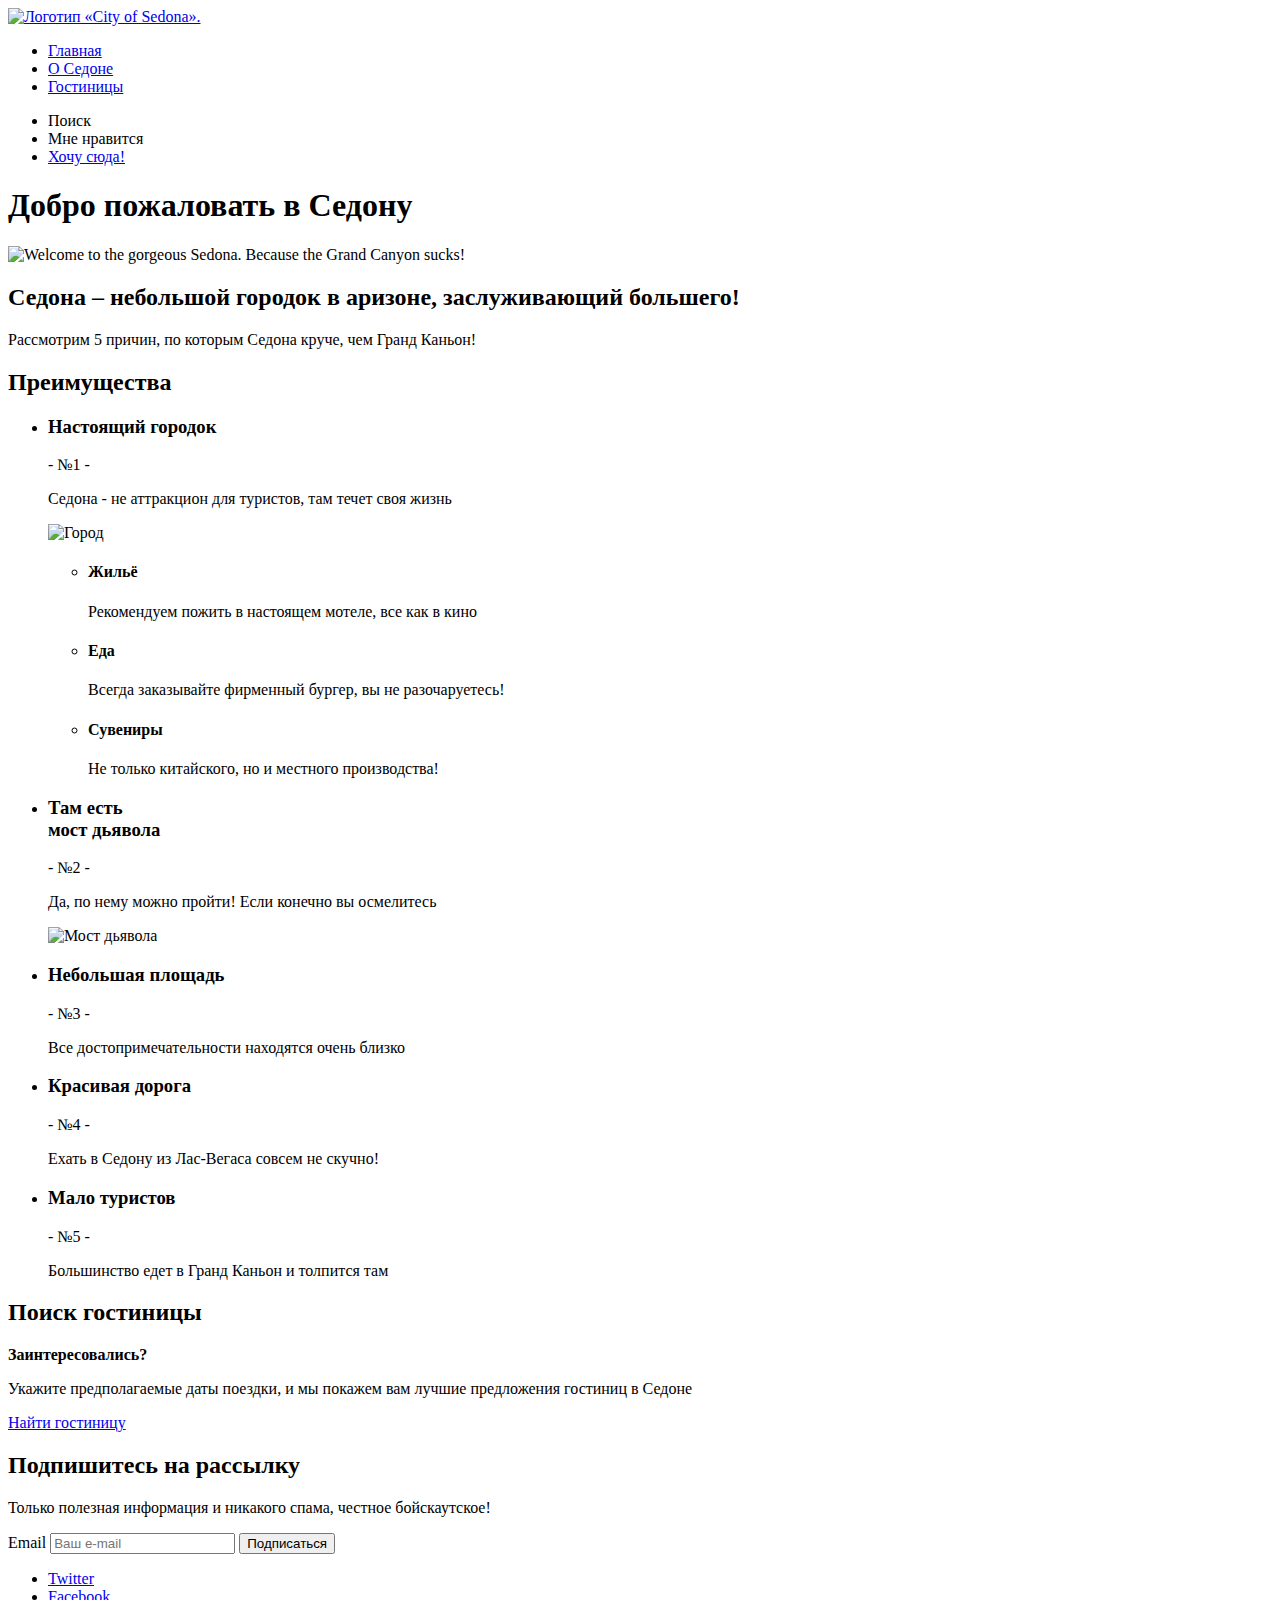
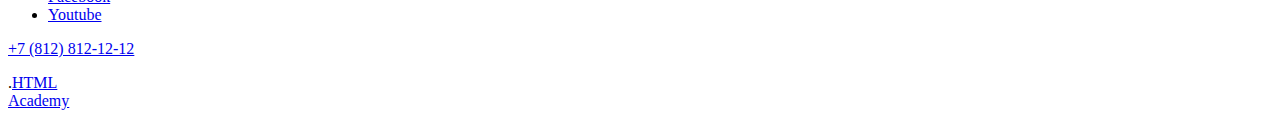
==== index.html @ 3e2017c3 "Добавляет главную страницу" ====
<!DOCTYPE html>
<html lang="ru">
  <head>
    <meta charset="utf-8">
    <title>HTML Academy: Седона</title>
  </head>
  <body>
    <header class="page-header">
      <nav class="navigation">
        <a class="navigation-logo" href="index.html">
          <img class="page-header-logo" alt="Логотип «City of Sedona»." src="">
        </a>
        <ul class="navigation-list">
          <li class="navigation-item">
            <a class="navigation-link navigation-link-current" href="index.html">Главная</a>
          </li>
          <li class="navigation-item">
            <a class="navigation-link" href="#">О Седоне</a>
          </li>
          <li class="navigation-item">
            <a class="navigation-link" href="catalog.html">Гостиницы</a>
          </li>
        </ul>
        <ul class="navigation-list navigation-user">
          <li class="navigation-item">
            <a class="navigation-link" href="#"></a>
            <span class="visually-hidden">Поиск</span>
          </li>
          <li class="navigation-item">
            <a class="navigation-link" href="#"></a>
            <span class="visually-hidden">
              Мне нравится
            </span>
          </li>
          <li class="navigation-item">
            <a class="navigation-link" href="#">Хочу сюда!</a>
          </li>
        </ul>
      </nav>
    </header>
    <main class="main-index">
      <h1 class="visually-hidden">Добро пожаловать в Седону</h1>
      <img class="logo" src="" alt="Welcome to the gorgeous Sedona. Because the Grand Canyon sucks!">
      <section class="sedona">
        <h2>Седона &#8211; небольшой городок в аризоне, заслуживающий большего!</h2>
        <p>Рассмотрим 5 причин, по которым Седона круче, чем Гранд Каньон!</p>
      </section>
      <section class="advantages">
        <h2 class="visually-hidden">Преимущества</h2>
        <ul class="advantages">
          <li class="advantages-item">
            <div class="advantage  blue">
              <h3>Настоящий городок</h3>
              <p class="advantage-number">- №1 -</p>
              <p class="advantage-description">Седона - не аттракцион для туристов, там течет своя жизнь</p>
            </div>
            <div class="advantage-image"><img src="" alt="Город"></div>
            <ul class="feature-list">
              <li class="feature-item house">
                <h4>Жильё</h4>
                <p>Рекомендуем пожить в настоящем мотеле, все как в кино</p>
              </li>
              <li class="feature-item food">
                <h4>Еда</h4>
                <p>Всегда заказывайте фирменный бургер, вы не разочаруетесь!</p>
              </li>
              <li class="feature-item gift">
                <h4>Сувениры</h4>
                <p>Не только китайского, но и местного производства!</p>
              </li>
            </ul>
          </li>
          <li class="advantage-item">
            <div class="advantage  blue">
              <h3>Там есть <br> мост дьявола</h3>
                <p class="advantage-number">- №2 -</p>
                <p class="advantage-description">Да, по нему можно пройти! Если конечно вы осмелитесь</p>
            </div>
            <div class="advantage-image">
              <picture>
                <img class="features__pic" src="" alt="Мост дьявола">
              </picture>
            </div>  
          </li>  
        </ul>  
        <ul class="advantage-list">
          <li class="more-advantage">
            <h3>Небольшая площадь</h3>
            <p>- №3 -</p>
            <p>Все достопримечательности находятся очень близко</p>
          </li>
          <li class="more-advantage">
            <h3>Красивая дорога</h3>
            <p>- №4 -</p>
            <p>Ехать в Седону из Лас-Вегаса совсем не скучно!</p>
          </li>
          <li class="more-advantage">
            <h3>Мало туристов</h3>
            <p>- №5 -</p>
            <p>Большинство едет в Гранд Каньон и толпится там</p>
          </li>
        </ul>
      </section>  
      <section class="booking">  
        <h2 class="visually-hidden">Поиск гостиницы</h2>  
        <b class="booking__question">Заинтересовались?</b>    
        <p class="booking__text">Укажите предполагаемые даты поездки, и мы покажем вам лучшие предложения гостиниц в Седоне</p>    
        <a class="site-button booking__button" href="catalog.html">Найти гостиницу</a>      
      </section>  
      <section class="newsletter">
        <h2 class="newsletter-title">Подпишитесь на рассылку</h2>
        <p class="newsletter__text">Только полезная информация и никакого спама, честное бойскаутское! </p>            
        <form class="newsletter-form" action="https://echo.htmlacademy.ru/" method="post">
          <label for="newsletter-email">Email</label>
          <input class="field"  placeholder="Ваш e-mail" type="email" name="newsletter-email" id="newsletter-email" required>

          <button class="button newsletter-button" type="submit">
            <span class="visually-hidden">Подписаться</span>
          </button>
        </form>  
      </section>     
    </main>        
    <footer class="page-footer">
      <div class="page-footer__social">
        <ul class="social-links">
          <li class="social-links__item">
            <a href="https://twitter.com/htmlacademy_ru" class="social-links__link">
              <span class="visually-hidden">Twitter</span>
            </a>
          </li>
          <li class="social-links__item">
            <a href="https://www.facebook.com/htmlacademy" class="social-links__link">
              <span class="visually-hidden">Facebook</span>
            </a>
          </li>
          <li class="social-links__item">
            <a href="https://www.youtube.com/c/HTMLAcademyRUS" class="social-links__link">
              <span class="visually-hidden">Youtube</span>
            </a>
          </li>
        </ul>
      </div>
      <a class="contacts-phone" href="tel:88128121212">+7 (812) 812-12-12</a>
      <div class="copyright page-footer__copyright">
        <a href="https://htmlacademy.ru/" class="copyright__link"></a>
        <p class="copyright__text">.<a href="https://htmlacademy.ru/" class="link">HTML<br>Academy</a></p>
      </div>
    </footer>
  </body>
</html>
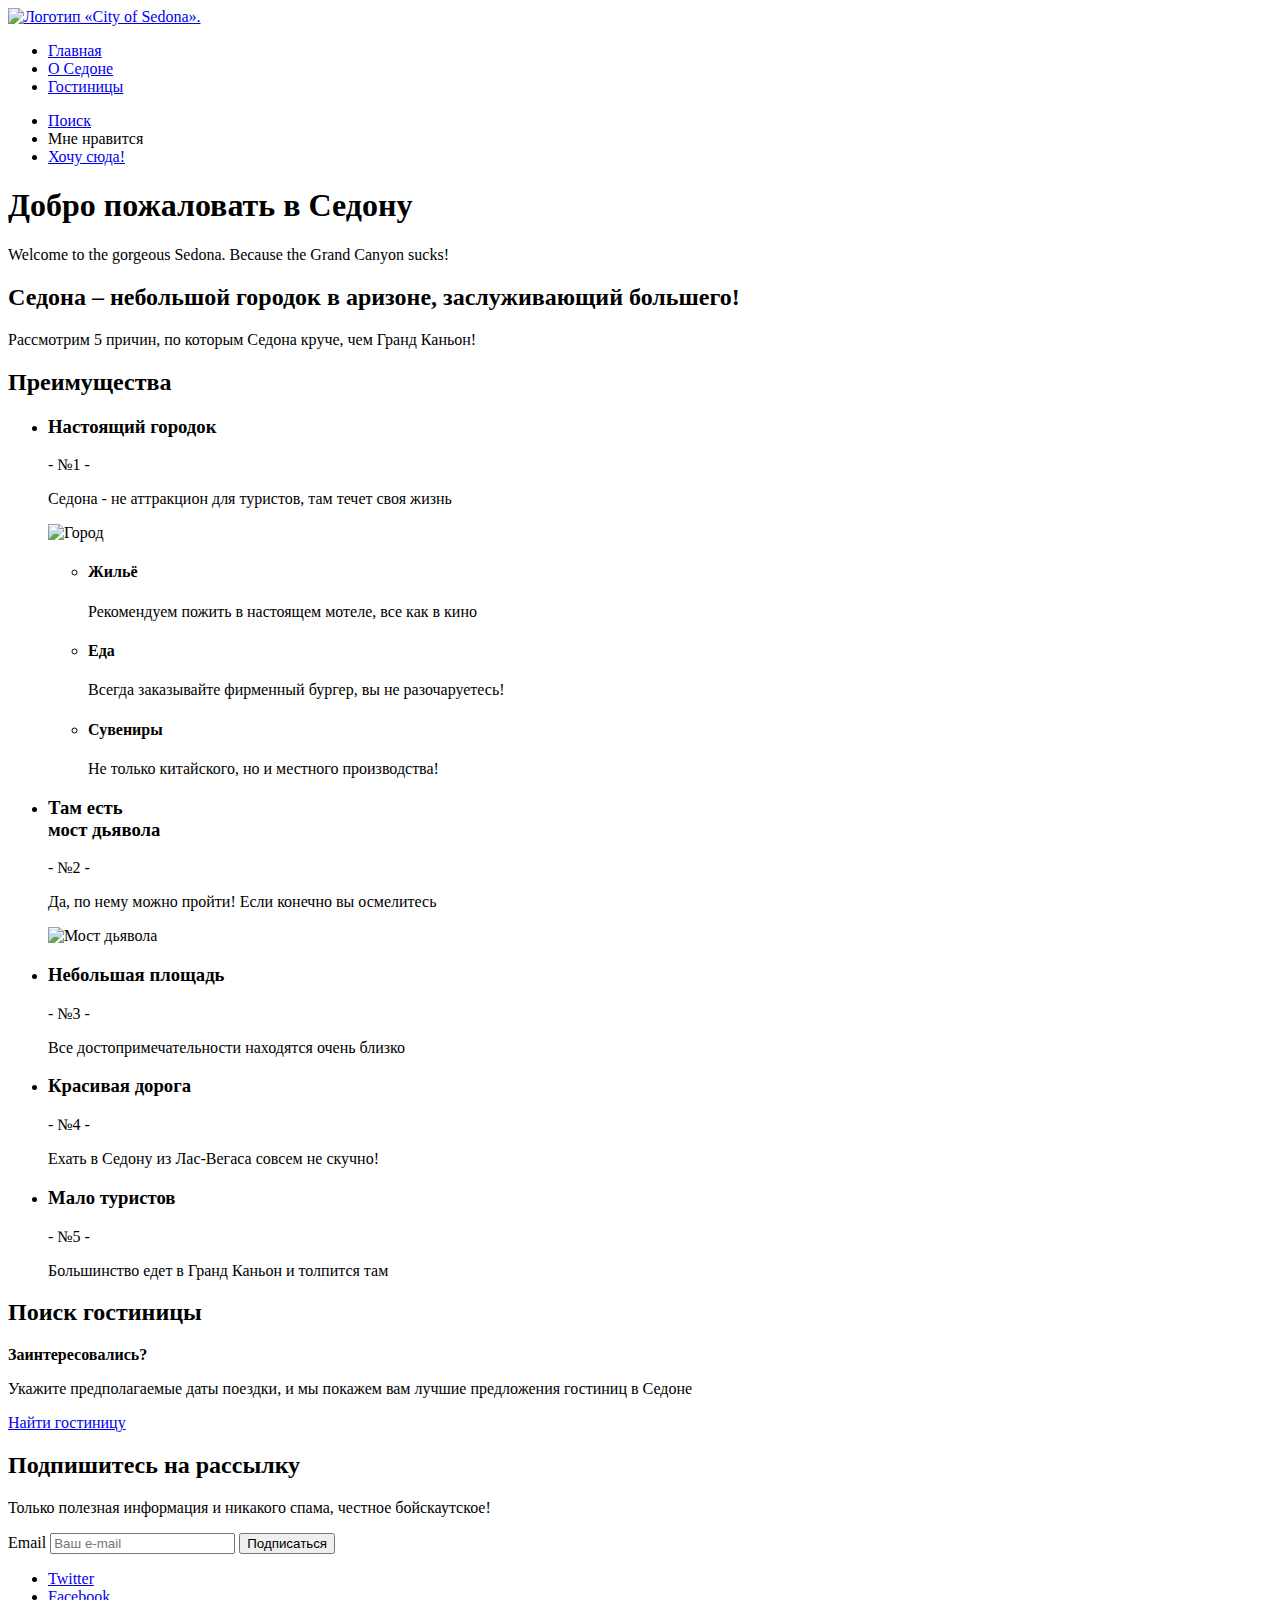
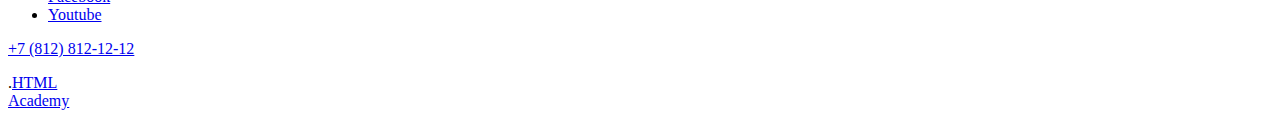
==== commit a28fc50b: "заменил изображение на надпись "Welcome to Sedona"" ====
--- a/index.html
+++ b/index.html
@@ -1,150 +1,158 @@
 <!DOCTYPE html>
 <html lang="ru">
-  <head>
-    <meta charset="utf-8">
-    <title>HTML Academy: Седона</title>
-  </head>
-  <body>
-    <header class="page-header">
-      <nav class="navigation">
-        <a class="navigation-logo" href="index.html">
-          <img class="page-header-logo" alt="Логотип «City of Sedona»." src="">
-        </a>
-        <ul class="navigation-list">
-          <li class="navigation-item">
-            <a class="navigation-link navigation-link-current" href="index.html">Главная</a>
-          </li>
-          <li class="navigation-item">
-            <a class="navigation-link" href="#">О Седоне</a>
-          </li>
-          <li class="navigation-item">
-            <a class="navigation-link" href="catalog.html">Гостиницы</a>
-          </li>
-        </ul>
-        <ul class="navigation-list navigation-user">
-          <li class="navigation-item">
-            <a class="navigation-link" href="#"></a>
+
+<head>
+  <meta charset="utf-8">
+  <title>HTML Academy: Седона</title>
+</head>
+
+<body>
+  <header class="page-header">
+    <nav class="navigation">
+      <a class="navigation-logo" href="index.html">
+        <img class="page-header-logo" alt="Логотип «City of Sedona»." src="#">
+      </a>
+      <ul class="navigation-list">
+        <li class="navigation-item">
+          <a class="navigation-link" href="index.html">Главная</a>
+        </li>
+        <li class="navigation-item">
+          <a class="navigation-link" href="#">О Седоне</a>
+        </li>
+        <li class="navigation-item">
+          <a class="navigation-link" href="catalog.html">Гостиницы</a>
+        </li>
+      </ul>
+      <ul class="navigation-list navigation-user">
+        <li class="navigation-item">
+          <a class="navigation-link" href="#">
             <span class="visually-hidden">Поиск</span>
-          </li>
-          <li class="navigation-item">
-            <a class="navigation-link" href="#"></a>
-            <span class="visually-hidden">
-              Мне нравится
-            </span>
-          </li>
-          <li class="navigation-item">
-            <a class="navigation-link" href="#">Хочу сюда!</a>
-          </li>
-        </ul>
-      </nav>
-    </header>
-    <main class="main-index">
-      <h1 class="visually-hidden">Добро пожаловать в Седону</h1>
-      <img class="logo" src="" alt="Welcome to the gorgeous Sedona. Because the Grand Canyon sucks!">
-      <section class="sedona">
-        <h2>Седона &#8211; небольшой городок в аризоне, заслуживающий большего!</h2>
-        <p>Рассмотрим 5 причин, по которым Седона круче, чем Гранд Каньон!</p>
-      </section>
-      <section class="advantages">
-        <h2 class="visually-hidden">Преимущества</h2>
-        <ul class="advantages">
-          <li class="advantages-item">
-            <div class="advantage  blue">
-              <h3>Настоящий городок</h3>
-              <p class="advantage-number">- №1 -</p>
-              <p class="advantage-description">Седона - не аттракцион для туристов, там течет своя жизнь</p>
-            </div>
-            <div class="advantage-image"><img src="" alt="Город"></div>
-            <ul class="feature-list">
-              <li class="feature-item house">
-                <h4>Жильё</h4>
-                <p>Рекомендуем пожить в настоящем мотеле, все как в кино</p>
-              </li>
-              <li class="feature-item food">
-                <h4>Еда</h4>
-                <p>Всегда заказывайте фирменный бургер, вы не разочаруетесь!</p>
-              </li>
-              <li class="feature-item gift">
-                <h4>Сувениры</h4>
-                <p>Не только китайского, но и местного производства!</p>
-              </li>
-            </ul>
-          </li>
-          <li class="advantage-item">
-            <div class="advantage  blue">
-              <h3>Там есть <br> мост дьявола</h3>
-                <p class="advantage-number">- №2 -</p>
-                <p class="advantage-description">Да, по нему можно пройти! Если конечно вы осмелитесь</p>
-            </div>
-            <div class="advantage-image">
-              <picture>
-                <img class="features__pic" src="" alt="Мост дьявола">
-              </picture>
-            </div>  
-          </li>  
-        </ul>  
-        <ul class="advantage-list">
-          <li class="more-advantage">
-            <h3>Небольшая площадь</h3>
-            <p>- №3 -</p>
-            <p>Все достопримечательности находятся очень близко</p>
-          </li>
-          <li class="more-advantage">
-            <h3>Красивая дорога</h3>
-            <p>- №4 -</p>
-            <p>Ехать в Седону из Лас-Вегаса совсем не скучно!</p>
-          </li>
-          <li class="more-advantage">
-            <h3>Мало туристов</h3>
-            <p>- №5 -</p>
-            <p>Большинство едет в Гранд Каньон и толпится там</p>
-          </li>
-        </ul>
-      </section>  
-      <section class="booking">  
-        <h2 class="visually-hidden">Поиск гостиницы</h2>  
-        <b class="booking__question">Заинтересовались?</b>    
-        <p class="booking__text">Укажите предполагаемые даты поездки, и мы покажем вам лучшие предложения гостиниц в Седоне</p>    
-        <a class="site-button booking__button" href="catalog.html">Найти гостиницу</a>      
-      </section>  
-      <section class="newsletter">
-        <h2 class="newsletter-title">Подпишитесь на рассылку</h2>
-        <p class="newsletter__text">Только полезная информация и никакого спама, честное бойскаутское! </p>            
-        <form class="newsletter-form" action="https://echo.htmlacademy.ru/" method="post">
-          <label for="newsletter-email">Email</label>
-          <input class="field"  placeholder="Ваш e-mail" type="email" name="newsletter-email" id="newsletter-email" required>
+          </a>
+        </li>
+        <li class="navigation-item">
+          <a class="navigation-link" href="#"></a>
+          <span class="visually-hidden">
+            Мне нравится
+          </span>
+        </li>
+        <li class="navigation-item">
+          <a class="navigation-link" href="#">Хочу сюда!</a>
+        </li>
+      </ul>
+    </nav>
+  </header>
+  <main class="main-index">
+    <h1 class="visually-hidden">Добро пожаловать в Седону</h1>
+    <p class="main-info">Welcome to the gorgeous Sedona. Because the Grand Canyon sucks!</p>
+    <section class="sedona">
+      <h2>Седона &#8211; небольшой городок в аризоне, заслуживающий большего!</h2>
+      <p>Рассмотрим 5 причин, по которым Седона круче, чем Гранд Каньон!</p>
+    </section>
+    <section class="advantages">
+      <h2 class="visually-hidden">Преимущества</h2>
+      <ul class="advantages">
+        <li class="advantages-item">
+          <div class="advantage  blue">
+            <h3>Настоящий городок</h3>
+            <p class="advantage-number">- №1 -</p>
+            <p class="advantage-description">Седона - не аттракцион для туристов, там течет своя жизнь</p>
+          </div>
+          <div class="advantage-image"><img src="#" alt="Город"></div>
+          <ul class="feature-list">
+            <li class="feature-item house">
+              <h4>Жильё</h4>
+              <p>Рекомендуем пожить в настоящем мотеле, все как в кино</p>
+            </li>
+            <li class="feature-item food">
+              <h4>Еда</h4>
+              <p>Всегда заказывайте фирменный бургер, вы не разочаруетесь!</p>
+            </li>
+            <li class="feature-item gift">
+              <h4>Сувениры</h4>
+              <p>Не только китайского, но и местного производства!</p>
+            </li>
+          </ul>
+        </li>
+        <li class="advantage-item">
+          <div class="advantage  blue">
+            <h3>Там есть <br> мост дьявола</h3>
+            <p class="advantage-number">- №2 -</p>
+            <p class="advantage-description">Да, по нему можно пройти! Если конечно вы осмелитесь</p>
+          </div>
+          <div class="advantage-image">
+            <picture>
+              <img class="features__pic" src="#" alt="Мост дьявола">
+            </picture>
+          </div>
+        </li>
+      </ul>
+      <ul class="advantage-list">
+        <li class="more-advantage">
+          <h3>Небольшая площадь</h3>
+          <p>- №3 -</p>
+          <p>Все достопримечательности находятся очень близко</p>
+        </li>
+        <li class="more-advantage">
+          <h3>Красивая дорога</h3>
+          <p>- №4 -</p>
+          <p>Ехать в Седону из Лас-Вегаса совсем не скучно!</p>
+        </li>
+        <li class="more-advantage">
+          <h3>Мало туристов</h3>
+          <p>- №5 -</p>
+          <p>Большинство едет в Гранд Каньон и толпится там</p>
+        </li>
+      </ul>
+    </section>
+    <section class="booking">
+      <h2 class="visually-hidden">Поиск гостиницы</h2>
+      <b class="booking__question">Заинтересовались?</b>
+      <p class="booking__text">Укажите предполагаемые даты поездки, и мы покажем вам лучшие предложения гостиниц в Седоне</p>
+      <a class="site-button booking__button" href="catalog.html">Найти гостиницу</a>
+    </section>
+    <section class="newsletter">
+      <h2 class="newsletter-title">Подпишитесь на рассылку</h2>
+      <p class="newsletter__text">Только полезная информация и никакого спама, честное бойскаутское! </p>
+      <form class="newsletter-form" action="https://echo.htmlacademy.ru/" method="post">
 
-          <button class="button newsletter-button" type="submit">
-            <span class="visually-hidden">Подписаться</span>
-          </button>
-        </form>  
-      </section>     
-    </main>        
-    <footer class="page-footer">
-      <div class="page-footer__social">
-        <ul class="social-links">
-          <li class="social-links__item">
-            <a href="https://twitter.com/htmlacademy_ru" class="social-links__link">
-              <span class="visually-hidden">Twitter</span>
-            </a>
-          </li>
-          <li class="social-links__item">
-            <a href="https://www.facebook.com/htmlacademy" class="social-links__link">
-              <span class="visually-hidden">Facebook</span>
-            </a>
-          </li>
-          <li class="social-links__item">
-            <a href="https://www.youtube.com/c/HTMLAcademyRUS" class="social-links__link">
-              <span class="visually-hidden">Youtube</span>
-            </a>
-          </li>
-        </ul>
-      </div>
-      <a class="contacts-phone" href="tel:88128121212">+7 (812) 812-12-12</a>
-      <div class="copyright page-footer__copyright">
-        <a href="https://htmlacademy.ru/" class="copyright__link"></a>
-        <p class="copyright__text">.<a href="https://htmlacademy.ru/" class="link">HTML<br>Academy</a></p>
-      </div>
-    </footer>
-  </body>
+        <label for="newsletter-email">Email</label>
+        <input class="field" placeholder="Ваш e-mail" type="email" name="newsletter-email" id="newsletter-email" required>
+
+        <button class="button newsletter-button" type="submit">
+          <span class="visually-hidden">Подписаться</span>
+        </button>
+      </form>
+    </section>
+  </main>
+
+  <footer class="page-footer">
+    <div class="page-footer__social">
+      <ul class="social-links">
+        <li class="social-links__item">
+          <a href="https://twitter.com/htmlacademy_ru" class="social-links__link">
+            <span class="visually-hidden">Twitter</span>
+          </a>
+        </li>
+        <li class="social-links__item">
+          <a href="https://www.facebook.com/htmlacademy" class="social-links__link">
+            <span class="visually-hidden">Facebook</span>
+          </a>
+        </li>
+        <li class="social-links__item">
+          <a href="https://www.youtube.com/c/HTMLAcademyRUS" class="social-links__link">
+            <span class="visually-hidden">Youtube</span>
+          </a>
+        </li>
+      </ul>
+    </div>
+    <a class="contacts-phone" href="tel:88128121212">+7 (812) 812-12-12</a>
+    <div class="copyright page-footer__copyright">
+      <a href="https://htmlacademy.ru/" class="copyright__link"></a>
+      <p class="copyright__text">
+        .<a href="https://htmlacademy.ru/" class="link">HTML<br>Academy</a>
+      </p>
+    </div>
+  </footer>
+</body>
+
 </html>
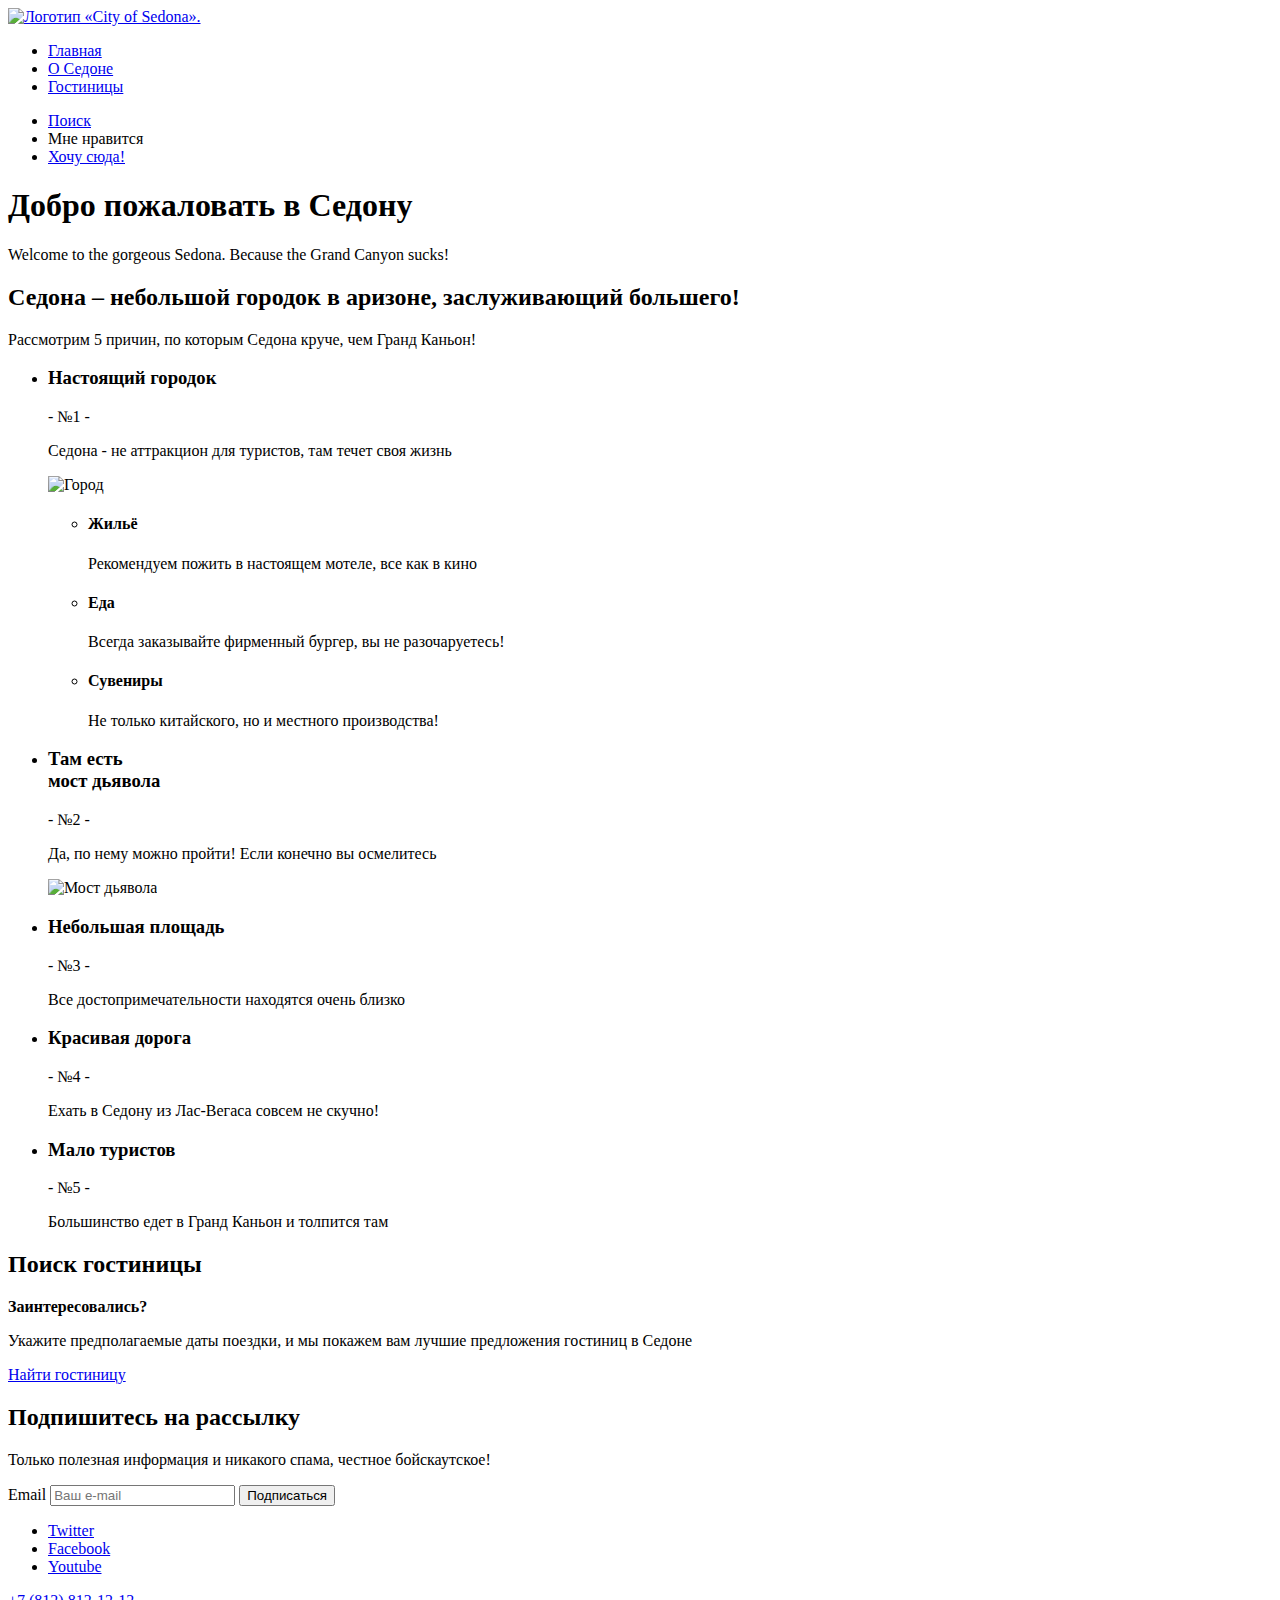
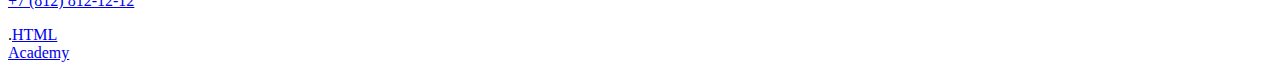
==== commit 8c97f736: "убрал заголовок "преимущества"" ====
--- a/index.html
+++ b/index.html
@@ -49,7 +49,6 @@
       <p>Рассмотрим 5 причин, по которым Седона круче, чем Гранд Каньон!</p>
     </section>
     <section class="advantages">
-      <h2 class="visually-hidden">Преимущества</h2>
       <ul class="advantages">
         <li class="advantages-item">
           <div class="advantage  blue">
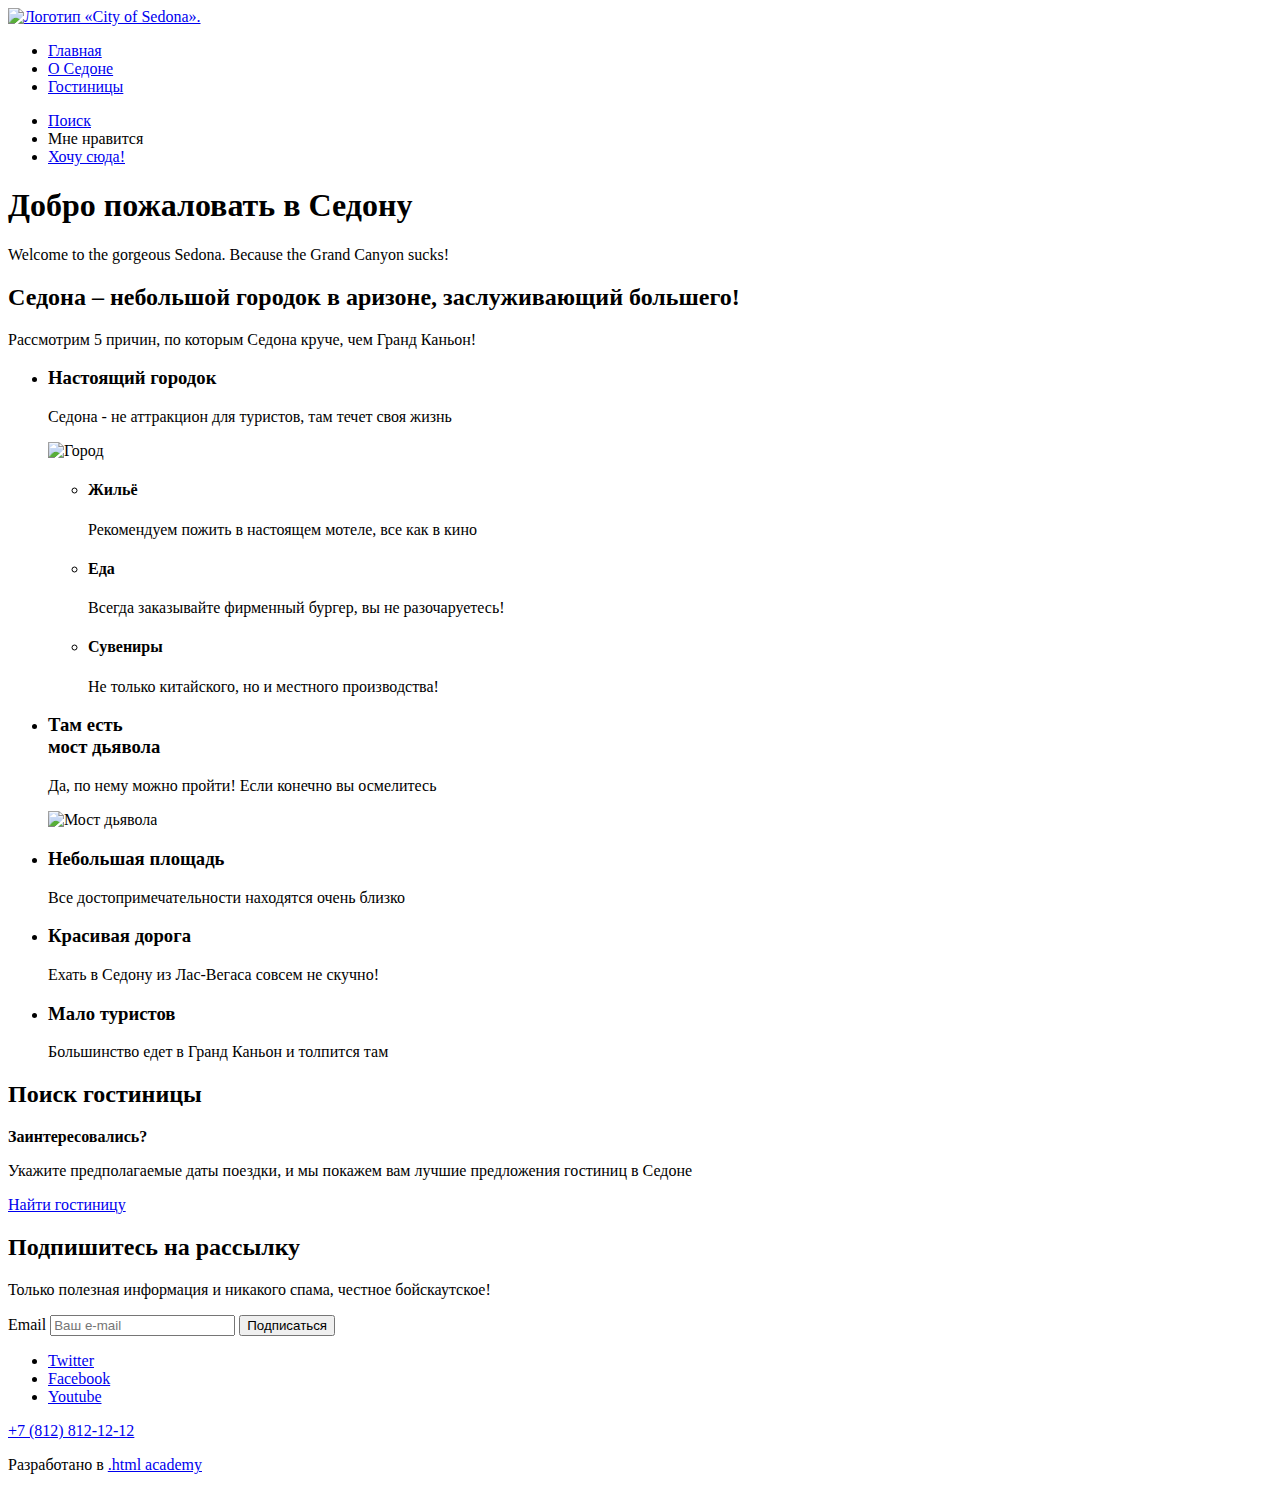
==== commit 52c045be: "удалил номера" ====
--- a/index.html
+++ b/index.html
@@ -4,6 +4,7 @@
 <head>
   <meta charset="utf-8">
   <title>HTML Academy: Седона</title>
+  <link rel="stylesheet" href=""
 </head>
 
 <body>
@@ -53,7 +54,6 @@
         <li class="advantages-item">
           <div class="advantage  blue">
             <h3>Настоящий городок</h3>
-            <p class="advantage-number">- №1 -</p>
             <p class="advantage-description">Седона - не аттракцион для туристов, там течет своя жизнь</p>
           </div>
           <div class="advantage-image"><img src="#" alt="Город"></div>
@@ -75,30 +75,22 @@
         <li class="advantage-item">
           <div class="advantage  blue">
             <h3>Там есть <br> мост дьявола</h3>
-            <p class="advantage-number">- №2 -</p>
             <p class="advantage-description">Да, по нему можно пройти! Если конечно вы осмелитесь</p>
           </div>
-          <div class="advantage-image">
-            <picture>
-              <img class="features__pic" src="#" alt="Мост дьявола">
-            </picture>
-          </div>
+          <div class="advantage-image"><img src="#" alt="Мост дьявола"></div>
         </li>
       </ul>
       <ul class="advantage-list">
         <li class="more-advantage">
           <h3>Небольшая площадь</h3>
-          <p>- №3 -</p>
           <p>Все достопримечательности находятся очень близко</p>
         </li>
         <li class="more-advantage">
           <h3>Красивая дорога</h3>
-          <p>- №4 -</p>
           <p>Ехать в Седону из Лас-Вегаса совсем не скучно!</p>
         </li>
         <li class="more-advantage">
           <h3>Мало туристов</h3>
-          <p>- №5 -</p>
           <p>Большинство едет в Гранд Каньон и толпится там</p>
         </li>
       </ul>
@@ -146,10 +138,7 @@
     </div>
     <a class="contacts-phone" href="tel:88128121212">+7 (812) 812-12-12</a>
     <div class="copyright page-footer__copyright">
-      <a href="https://htmlacademy.ru/" class="copyright__link"></a>
-      <p class="copyright__text">
-        .<a href="https://htmlacademy.ru/" class="link">HTML<br>Academy</a>
-      </p>
+      <p class="about-text">Разработано в <a class="htmlacademy-link" href="https://htmlacademy.ru/">.html academy</a></p>
     </div>
   </footer>
 </body>
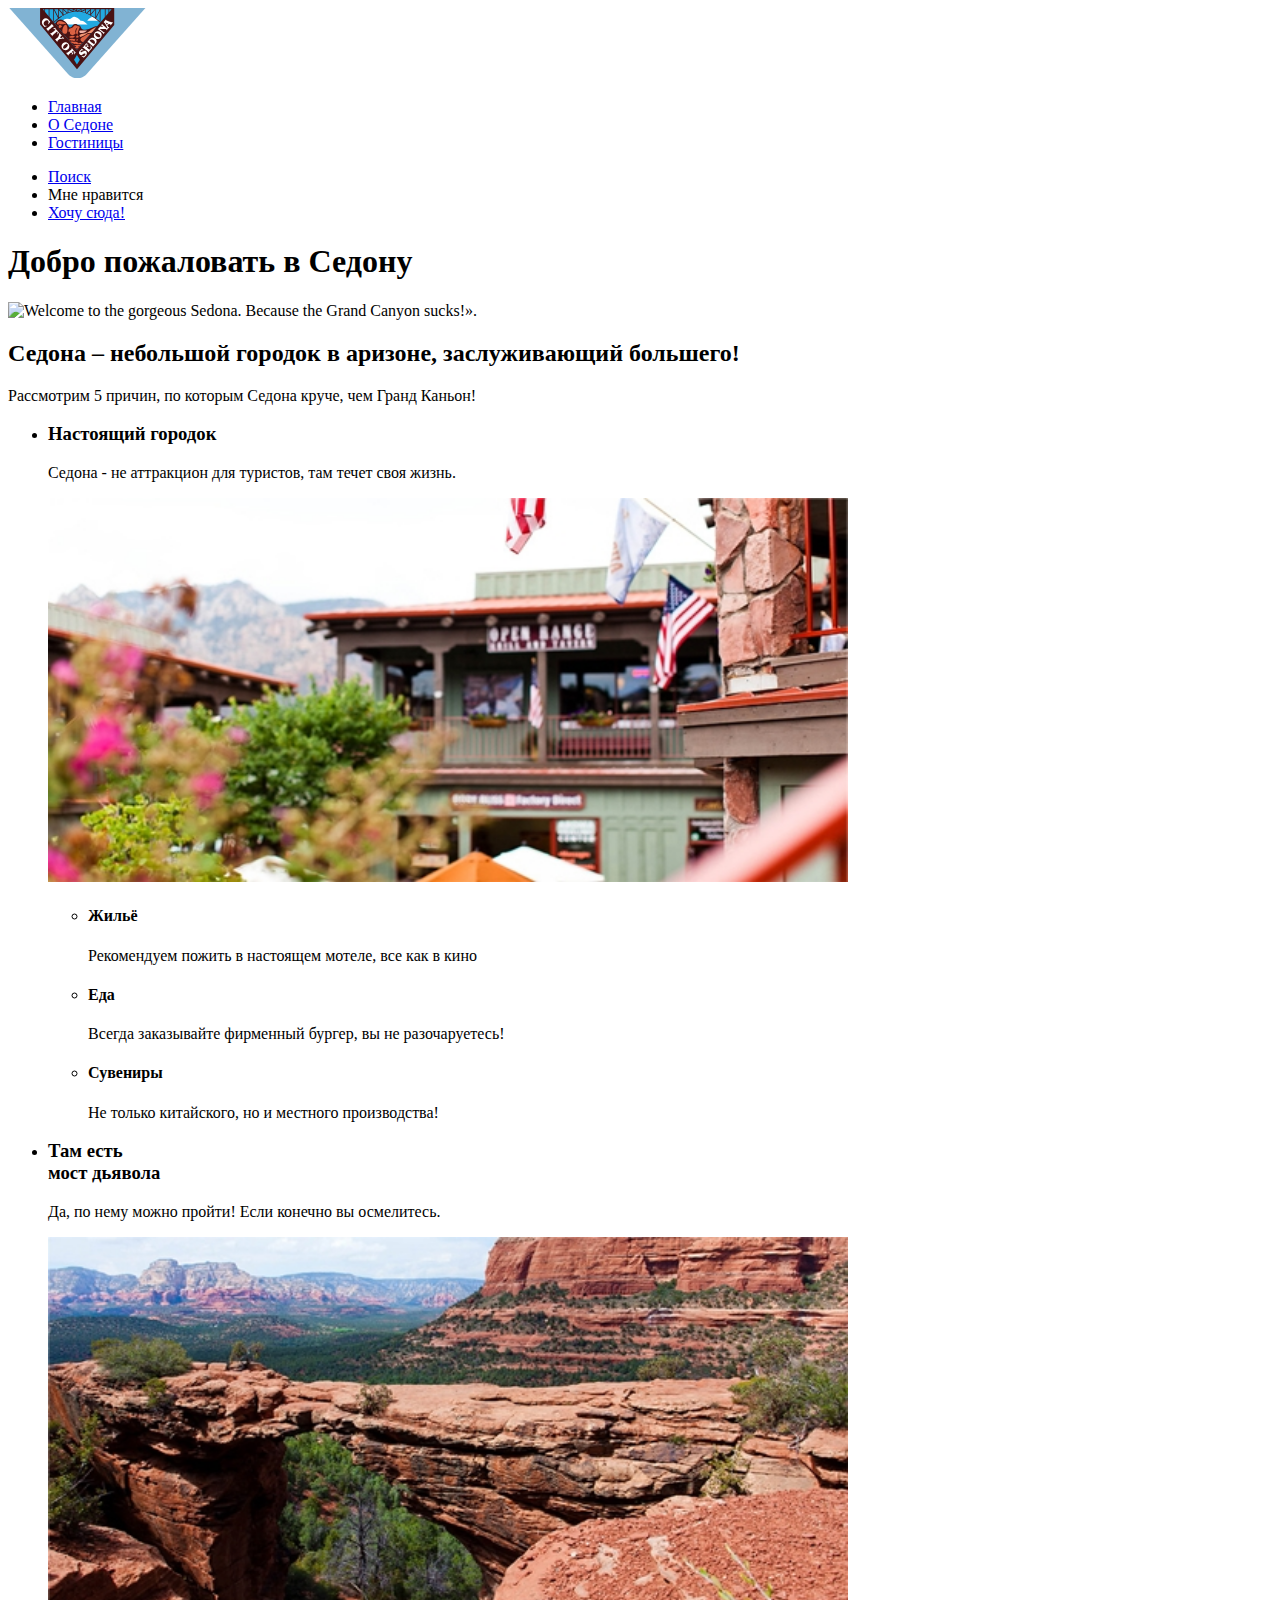
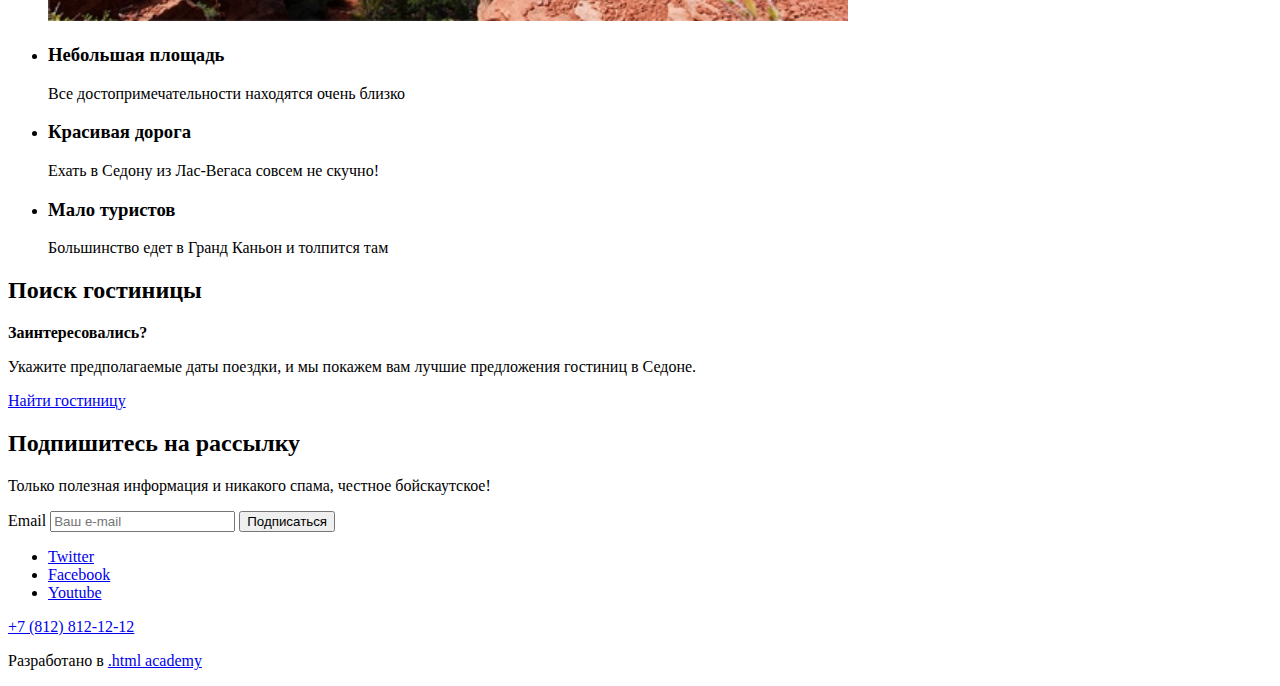
==== commit 88db7623: "подключил контентные изображения" ====
--- a/index.html
+++ b/index.html
@@ -4,14 +4,14 @@
 <head>
   <meta charset="utf-8">
   <title>HTML Academy: Седона</title>
-  <link rel="stylesheet" href=""
+  <link rel="stylesheet" type="text/css" href="styles/styles.css"/>
 </head>
 
 <body>
   <header class="page-header">
     <nav class="navigation">
       <a class="navigation-logo" href="index.html">
-        <img class="page-header-logo" alt="Логотип «City of Sedona»." src="#">
+        <img class="page-header-logo" src="images/logo-sedona-desktop.svg" width="139" height="70" alt="Логотип «City of Sedona».">
       </a>
       <ul class="navigation-list">
         <li class="navigation-item">
@@ -44,7 +44,7 @@
   </header>
   <main class="main-index">
     <h1 class="visually-hidden">Добро пожаловать в Седону</h1>
-    <p class="main-info">Welcome to the gorgeous Sedona. Because the Grand Canyon sucks!</p>
+    <img class="logo" src="images/Welcome.png" width="458" height="352" alt="Welcome to the gorgeous Sedona. Because the Grand Canyon sucks!».">
     <section class="sedona">
       <h2>Седона &#8211; небольшой городок в аризоне, заслуживающий большего!</h2>
       <p>Рассмотрим 5 причин, по которым Седона круче, чем Гранд Каньон!</p>
@@ -54,9 +54,9 @@
         <li class="advantages-item">
           <div class="advantage  blue">
             <h3>Настоящий городок</h3>
-            <p class="advantage-description">Седона - не аттракцион для туристов, там течет своя жизнь</p>
+            <p class="advantage-description">Седона - не аттракцион для туристов, там течет своя жизнь.</p>
           </div>
-          <div class="advantage-image"><img src="#" alt="Город"></div>
+          <img class="logo" src="images/photo-city@1x.jpg" width="800" height="384" alt="Город">
           <ul class="feature-list">
             <li class="feature-item house">
               <h4>Жильё</h4>
@@ -75,9 +75,9 @@
         <li class="advantage-item">
           <div class="advantage  blue">
             <h3>Там есть <br> мост дьявола</h3>
-            <p class="advantage-description">Да, по нему можно пройти! Если конечно вы осмелитесь</p>
+            <p class="advantage-description">Да, по нему можно пройти! Если конечно вы осмелитесь.</p>
           </div>
-          <div class="advantage-image"><img src="#" alt="Мост дьявола"></div>
+          <img class="logo" src="images/photo-bridge@1x.jpg" width="800" height="384" alt="Мост дьявола.">
         </li>
       </ul>
       <ul class="advantage-list">
@@ -98,12 +98,12 @@
     <section class="booking">
       <h2 class="visually-hidden">Поиск гостиницы</h2>
       <b class="booking__question">Заинтересовались?</b>
-      <p class="booking__text">Укажите предполагаемые даты поездки, и мы покажем вам лучшие предложения гостиниц в Седоне</p>
+      <p class="booking__text">Укажите предполагаемые даты поездки, и мы покажем вам лучшие предложения гостиниц в Седоне.</p>
       <a class="site-button booking__button" href="catalog.html">Найти гостиницу</a>
     </section>
     <section class="newsletter">
       <h2 class="newsletter-title">Подпишитесь на рассылку</h2>
-      <p class="newsletter__text">Только полезная информация и никакого спама, честное бойскаутское! </p>
+      <p class="newsletter__text">Только полезная информация и никакого спама, честное бойскаутское!</p>
       <form class="newsletter-form" action="https://echo.htmlacademy.ru/" method="post">
 
         <label for="newsletter-email">Email</label>
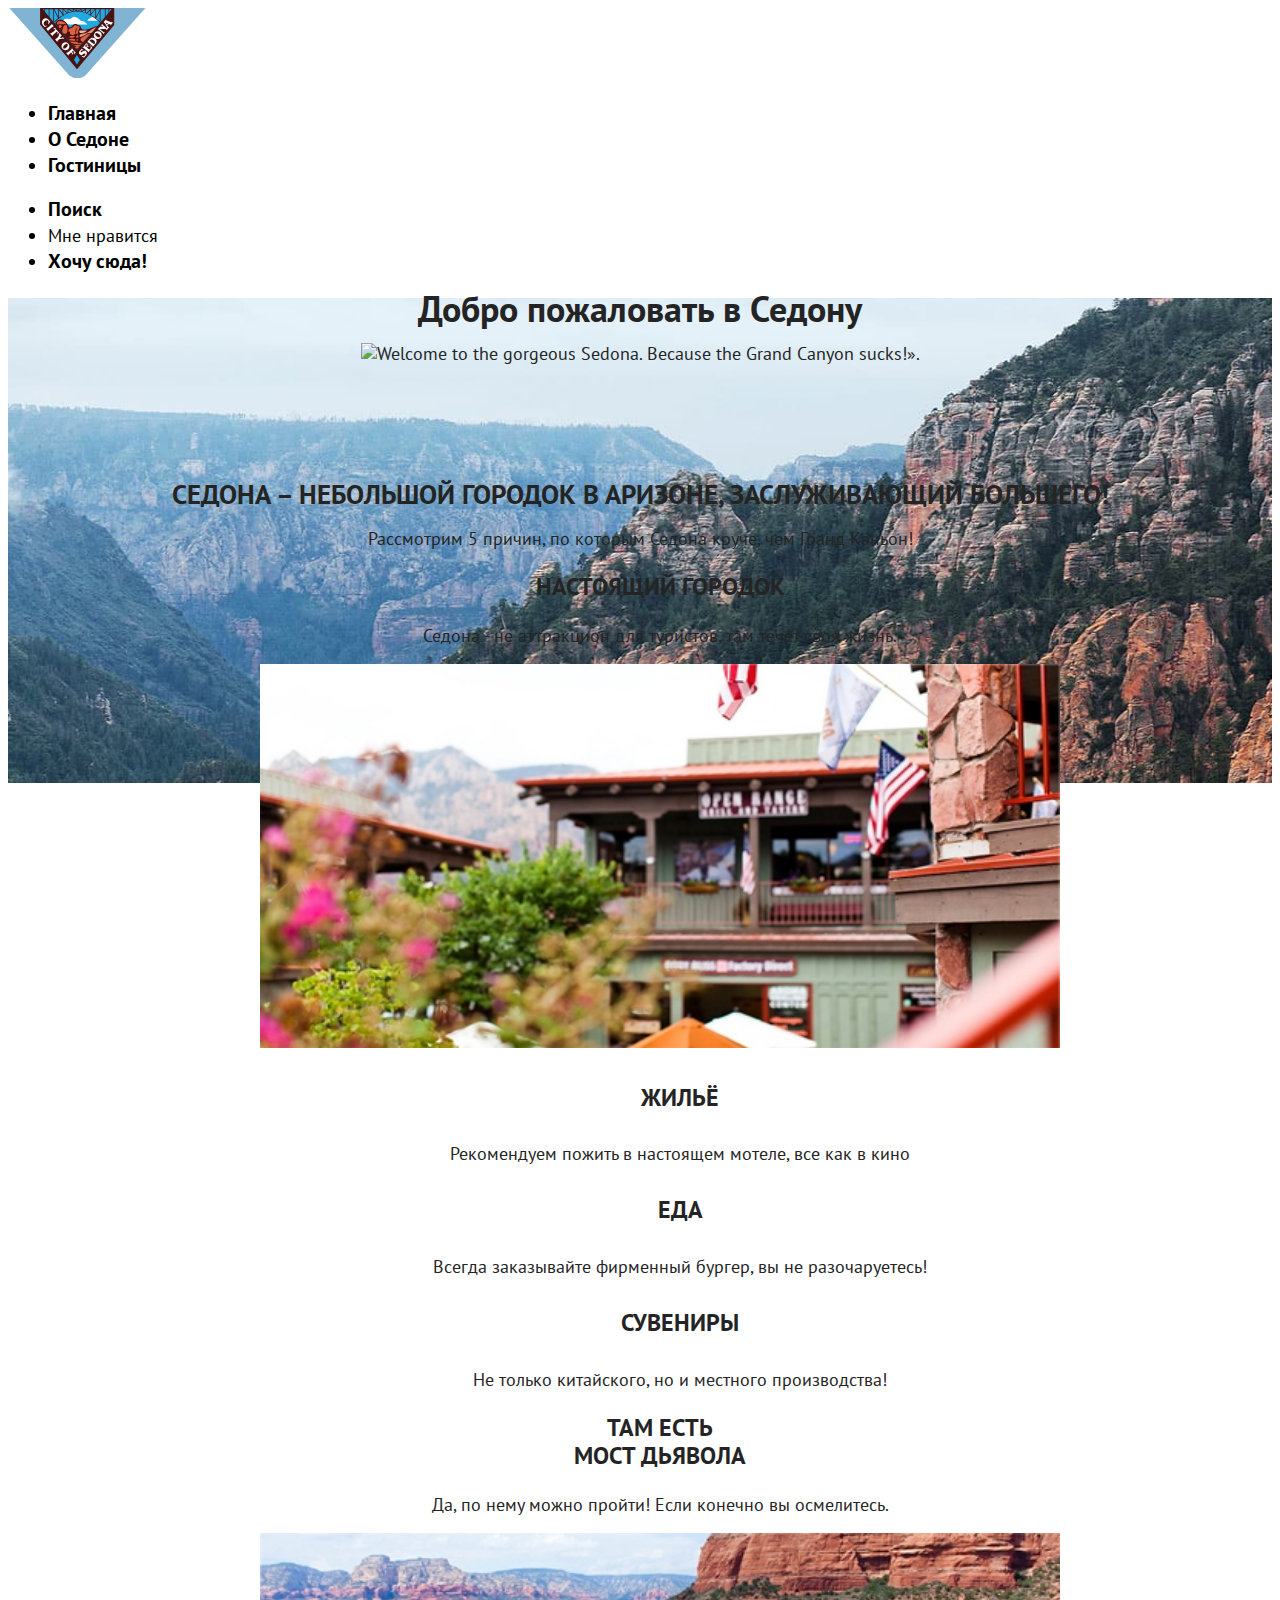
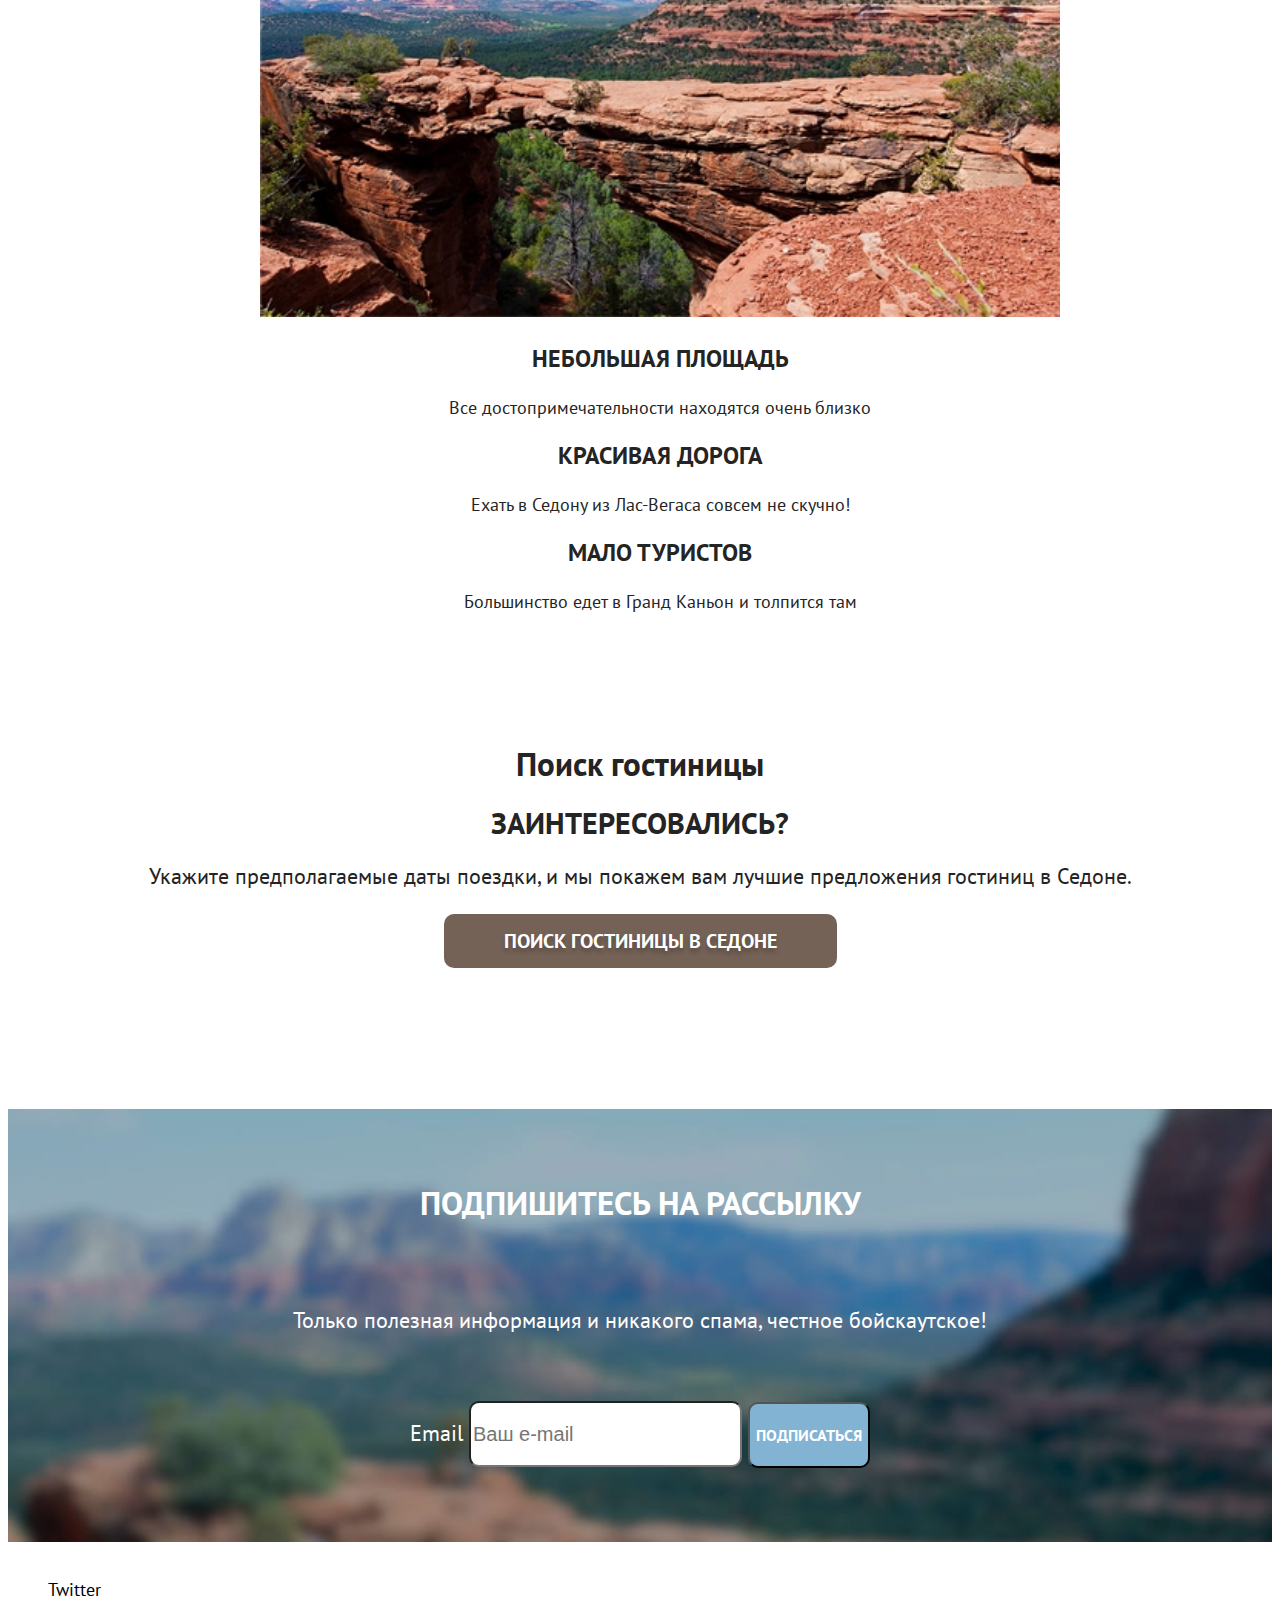
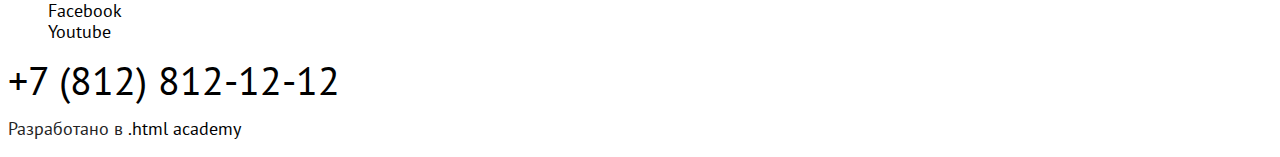
==== commit 44016162: "базовая стилизация всех страниц" ====
--- a/index.html
+++ b/index.html
@@ -4,7 +4,7 @@
 <head>
   <meta charset="utf-8">
   <title>HTML Academy: Седона</title>
-  <link rel="stylesheet" type="text/css" href="styles/styles.css"/>
+  <link rel="stylesheet" href="styles/styles.css"/>
 </head>
 
 <body>
@@ -37,60 +37,60 @@
           </span>
         </li>
         <li class="navigation-item">
-          <a class="navigation-link" href="#">Хочу сюда!</a>
+          <a class="navigation-link" href="index.html">Хочу сюда!</a>
         </li>
       </ul>
     </nav>
   </header>
   <main class="main-index">
     <h1 class="visually-hidden">Добро пожаловать в Седону</h1>
-    <img class="logo" src="images/Welcome.png" width="458" height="352" alt="Welcome to the gorgeous Sedona. Because the Grand Canyon sucks!».">
+    <img class="main-index-logo" src="images/Welcome.png" width="458" height="352" alt="Welcome to the gorgeous Sedona. Because the Grand Canyon sucks!».">
     <section class="sedona">
-      <h2>Седона &#8211; небольшой городок в аризоне, заслуживающий большего!</h2>
+      <h2 class="sedona-title">Седона &#8211; небольшой городок в аризоне, заслуживающий большего!</h2>
       <p>Рассмотрим 5 причин, по которым Седона круче, чем Гранд Каньон!</p>
     </section>
     <section class="advantages">
-      <ul class="advantages">
-        <li class="advantages-item">
-          <div class="advantage  blue">
-            <h3>Настоящий городок</h3>
+      <ul class="advantages-list">
+        <li class="advantages-item advantages-item_City">
+          <div class="advantage-blue">
+            <h3 class="advantages-title">Настоящий городок</h3>
             <p class="advantage-description">Седона - не аттракцион для туристов, там течет своя жизнь.</p>
+            <img class="logo" src="images/photo-city.jpg" width="800" height="384" alt="Город">
           </div>
-          <img class="logo" src="images/photo-city@1x.jpg" width="800" height="384" alt="Город">
           <ul class="feature-list">
             <li class="feature-item house">
-              <h4>Жильё</h4>
+              <h4 class="feature-title">Жильё</h4>
               <p>Рекомендуем пожить в настоящем мотеле, все как в кино</p>
             </li>
             <li class="feature-item food">
-              <h4>Еда</h4>
+              <h4 class="feature-title">Еда</h4>
               <p>Всегда заказывайте фирменный бургер, вы не разочаруетесь!</p>
             </li>
             <li class="feature-item gift">
-              <h4>Сувениры</h4>
+              <h4 class="feature-title">Сувениры</h4>
               <p>Не только китайского, но и местного производства!</p>
             </li>
           </ul>
         </li>
-        <li class="advantage-item">
-          <div class="advantage  blue">
-            <h3>Там есть <br> мост дьявола</h3>
+        <li class="advantages-item">
+          <div class="advantage-blue">
+            <h3 class="advantages-title">Там есть <br> мост дьявола</h3>
             <p class="advantage-description">Да, по нему можно пройти! Если конечно вы осмелитесь.</p>
+            <img class="logo" src="images/photo-bridge.jpg" width="800" height="384" alt="Мост дьявола.">
           </div>
-          <img class="logo" src="images/photo-bridge@1x.jpg" width="800" height="384" alt="Мост дьявола.">
         </li>
       </ul>
-      <ul class="advantage-list">
-        <li class="more-advantage">
-          <h3>Небольшая площадь</h3>
+      <ul class="advantages-list">
+        <li class="advantages-item">
+          <h3 class="advantages-title">Небольшая площадь</h3>
           <p>Все достопримечательности находятся очень близко</p>
         </li>
-        <li class="more-advantage">
-          <h3>Красивая дорога</h3>
+        <li class="advantages-item">
+          <h3 class="advantages-title">Красивая дорога</h3>
           <p>Ехать в Седону из Лас-Вегаса совсем не скучно!</p>
         </li>
-        <li class="more-advantage">
-          <h3>Мало туристов</h3>
+        <li class="advantages-item">
+          <h3 class="advantages-title">Мало туристов</h3>
           <p>Большинство едет в Гранд Каньон и толпится там</p>
         </li>
       </ul>
@@ -99,7 +99,7 @@
       <h2 class="visually-hidden">Поиск гостиницы</h2>
       <b class="booking__question">Заинтересовались?</b>
       <p class="booking__text">Укажите предполагаемые даты поездки, и мы покажем вам лучшие предложения гостиниц в Седоне.</p>
-      <a class="site-button booking__button" href="catalog.html">Найти гостиницу</a>
+      <a class="button booking__button" href="catalog.html">Поиск гостиницы в Седоне</a>
     </section>
     <section class="newsletter">
       <h2 class="newsletter-title">Подпишитесь на рассылку</h2>
--- a/styles/styles.css
+++ b/styles/styles.css
@@ -0,0 +1,313 @@
+@font-face {
+  font-family: "PT Sans";
+  font-style: normal;
+  font-weight: 400;
+  src: url("../fonts/ptsans-400.woff2") format("woff2");
+  font-display: swap;
+}
+
+@font-face {
+  font-family: "PT Sans";
+  font-style: normal;
+  font-weight: 700;
+  src: url("../fonts/ptsans-700.woff2") format("woff2");
+  font-display: swap;
+}
+
+body {
+  font-family: "PT Sans", sans-serif;
+  font-size: 18px;
+  line-height: 21px;
+  color: #242424;
+  background-color: #FFFFFF;
+}
+
+body a {
+  color: #000000;
+  text-decoration: none;
+}
+
+.page-header {
+  color: #000000;
+  background: #FFFFFF;
+}
+
+.navigation-link {
+  font-size: 20px;
+  line-height: 26px;
+  font-weight: 700;
+  color: #000000;
+  background: #FFFFFF;
+}
+
+.main-index {
+  background-image: url("../images/index-background.jpg");
+  background-size: 100% 485px;
+  background-repeat: no-repeat;
+  color: #242424;
+  background-color: #FFFFFF;
+  text-align: center;
+}
+
+.sedona {
+  margin-top: 120px;
+}
+
+.sedona-title {
+  text-transform: uppercase;
+}
+
+.advantages-title {
+  font-size: 24px;
+  line-height: 28px;
+  text-align: center;
+  text-transform: uppercase;
+}
+
+.advantages-item {
+  list-style-type: none;
+}  
+
+.advantage-description {
+  font-size: 18px;
+  line-height: 21px;
+  font-weight: 400;
+}
+
+.feature-title {
+  text-align: center;
+  font-size: 24px;
+  line-height: 28px;
+  text-transform: uppercase;
+}
+
+.feature-item {
+  list-style-type: none;
+}  
+
+.booking {
+  font-size: 22px;
+  line-height: 26px;
+  font-weight: 400;
+  text-align: center;
+  padding-top: 94px;
+  padding-bottom: 93px;
+  background-size: 100% 485px;
+  background-color: #ffffff;
+}
+
+.booking__question {
+  font-size: 30px;
+  line-height: 36px;
+  font-weight: 700;
+  text-transform: uppercase;
+  text-align: center;
+  padding-top: 91px;
+  padding-bottom: 29px;
+}
+
+.booking__button {
+  font-size: 20px;
+  line-height: 60px;
+  font-weight: 700;
+  text-align: center;
+  text-shadow: 0px 4px 4px #00000040;
+  color: #ffffff;
+  background-color: #756257;
+  text-transform: uppercase;
+  border-radius: 10px;
+  padding: 14px 60px;
+}
+
+.newsletter {
+  font-size: 22px;
+  line-height: 26px;
+  font-weight: 400;
+  text-align: center;
+  background-image: url("../images/newsletter-background.jpg");
+  background-size: 100% auto;
+  background-position: center;
+  background-repeat: no-repeat;
+  color: #FFFFFF;
+}
+
+  .newsletter-title {
+  text-transform: uppercase;
+  padding-top: 94px;
+  padding-bottom: 29px;
+  font-weight: 700;
+  line-height: 36px;
+}
+
+.newsletter__text {
+  padding-top: 29px;
+  padding-bottom: 46px;
+}
+
+.inner-newsletter {
+  background-image:none;
+  color: #000000;
+  background-color: #FFFFFF;
+  outline: 2px solid #000;
+}
+
+.field {
+  font-size: 20px;
+  line-height: 60px;
+  border-radius: 10px;
+}
+
+.newsletter-button {
+  font-family: inherit;
+  font-size: 16px;
+  line-height: 60px;
+  font-weight: 700;
+  text-align: center;
+  color: #ffffff;
+  background-color: #83B3D3;
+  text-decoration: none;
+  text-transform: uppercase;
+  border-radius: 10px;
+  margin-bottom: 93px;
+  margin-left: 0px;
+}
+
+.contacts-phone {
+  font-size: 40px;
+  font-weight: 400;
+  line-height: 40px;
+  text-transform: uppercase;
+  text-decoration: none;
+  color: #000000;
+  text-align: center;
+}
+
+.page-footer {
+  background-color:  #ffffff;
+}
+
+.page-footer a {
+  color: #000000;
+  text-decoration: none;
+}
+
+.social-links__item {
+  list-style-type: none;
+}
+
+.inner-header-title {
+  font-size: 60px;
+  font-weight: 700;
+  line-height: 78px;
+  color: #FFFFFF;
+  padding-top: 35px;
+  padding-left: 71px;
+}
+
+.breadcrumbs {
+  font-size: 16px;
+  font-weight: 400;
+  line-height: 21px;
+}
+
+.breadcrumbs-link, .clear__button {
+  color: #FFFFFF;
+  text-decoration: none;
+}
+
+.index-columns {
+  background-image: url("../images/catalog-background.jpg");
+  background-size: 100% 908px;
+  background-repeat: no-repeat;
+  color: #FFFFFF;
+}
+
+.index-columns-hotels {
+color: #242424;
+background-color: #FFFFFF;
+background-image:none;
+}
+
+.hotel-filter-type {
+  font-size: 20px;
+  font-weight: 700;
+  line-height: 26px;
+}
+
+.catalog-item {
+  list-style-type: none;
+}
+
+.container {
+  font-size: 18px;
+  font-weight: 400;
+  line-height: 24px;
+}
+
+.dark-button {
+  font-size: 16px;
+  line-height: 37px;
+  font-weight: 700;
+  text-align: center;
+  color: #ffffff;
+  background-color: #756257;
+  text-transform: uppercase;
+  border-radius: 4px;
+  padding: 9px 30px;
+  margin-right: 25px;
+}
+
+.light-button {
+  font-size: 16px;
+  line-height: 37px;
+  font-weight: 700;
+  text-align: center;
+  color: #ffffff;
+  background-color: #83B3D3;
+  text-transform: uppercase;
+  border-radius: 4px;
+  padding: 9px 30px;
+}
+
+.green-button {
+  font-size: 16px;
+  line-height: 37px;
+  font-weight: 700;
+  text-align: center;
+  color: #ffffff;
+  background-color: #7DB54F; 
+  text-transform: uppercase;
+  border-radius: 4px;
+  padding: 9px 30px;
+}
+
+.item-rating-indicator {
+  font-size: 16px;
+  line-height: 37px;
+  font-weight: 400;
+  text-align: center;
+  color: #242424;
+  background-color: #F2F2F2;
+  text-transform: uppercase;
+  border-radius: 4px;
+  padding: 9px 30px;
+}
+
+.load-more {
+  margin-top: 54px;
+  text-align: center;
+}
+
+.load-more__button {
+  font-size: 20px;
+  line-height: 60px;
+  font-weight: 700;
+  text-align: center;
+  color: #ffffff;
+  background-color: #83B3D3;
+  text-decoration: none;
+  text-transform: uppercase;
+  border-radius: 4px;
+  padding: 17px 237px;
+  text-align: center;
+}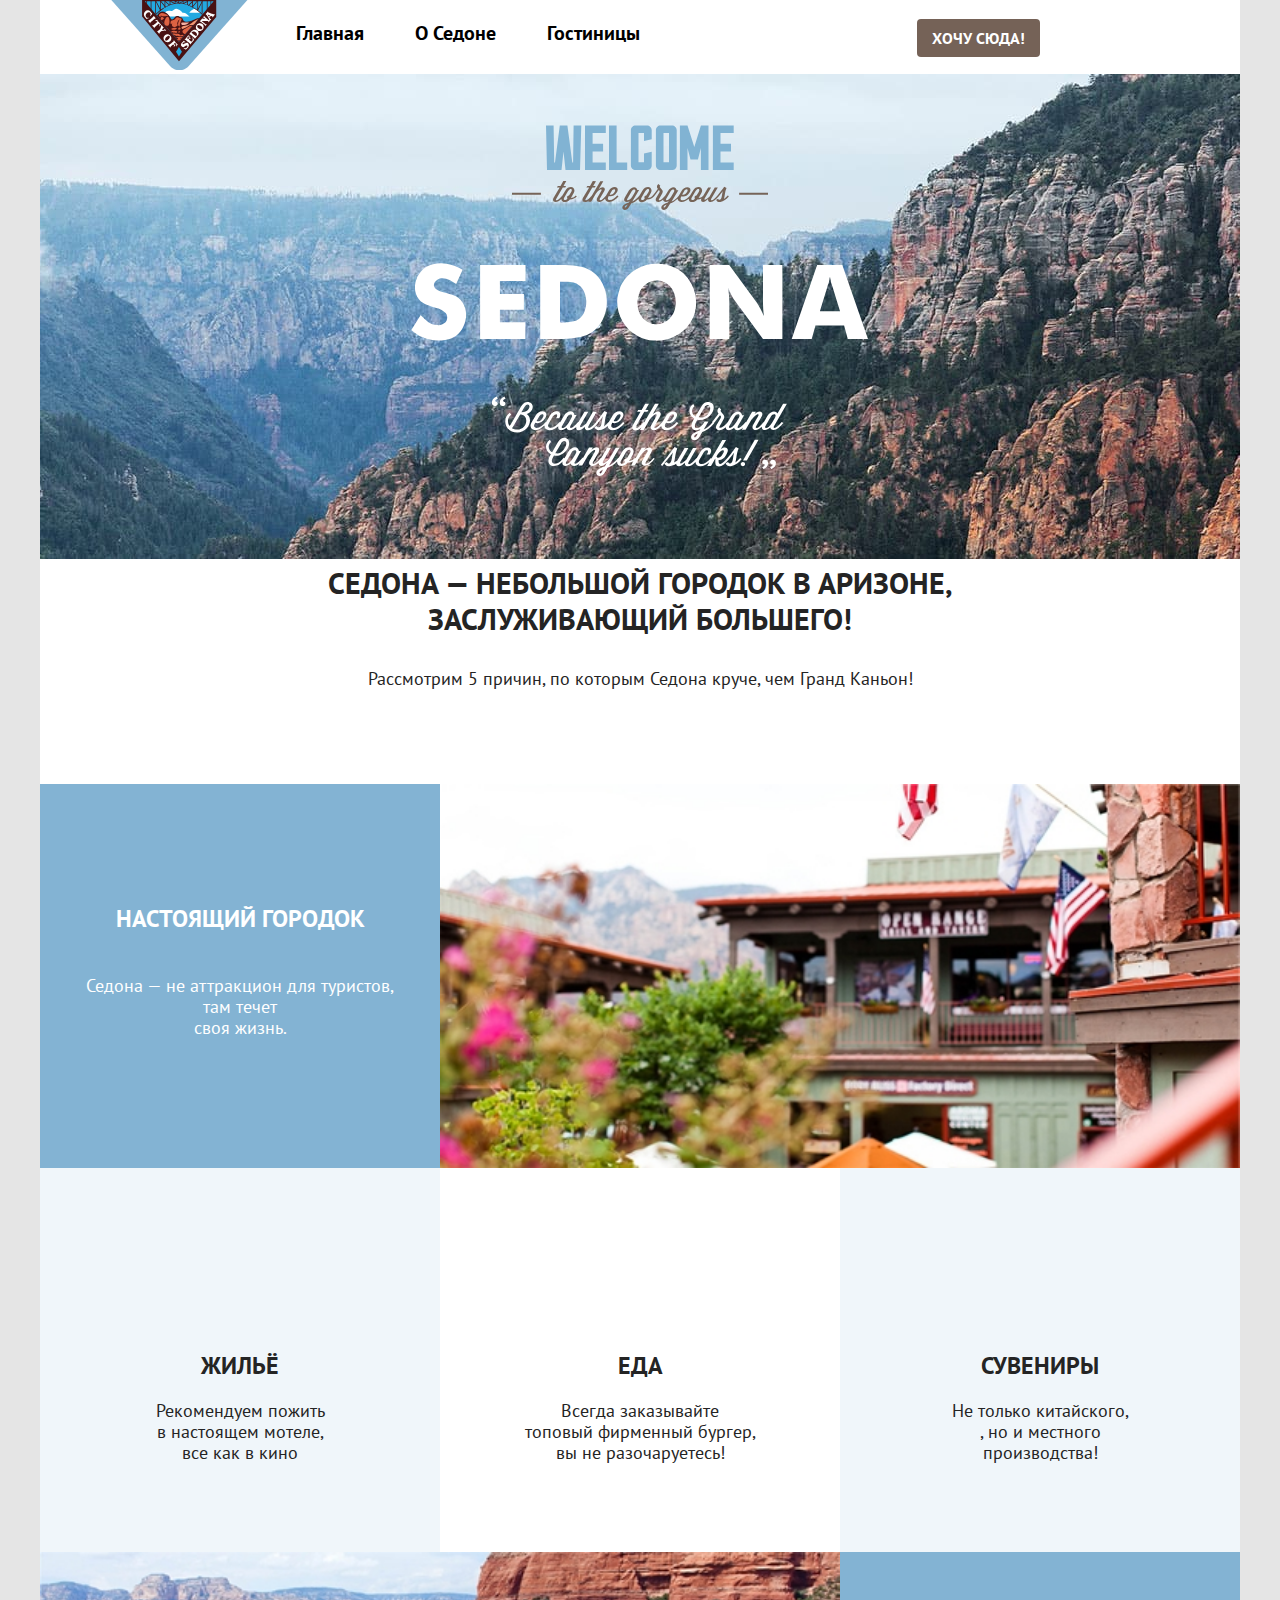
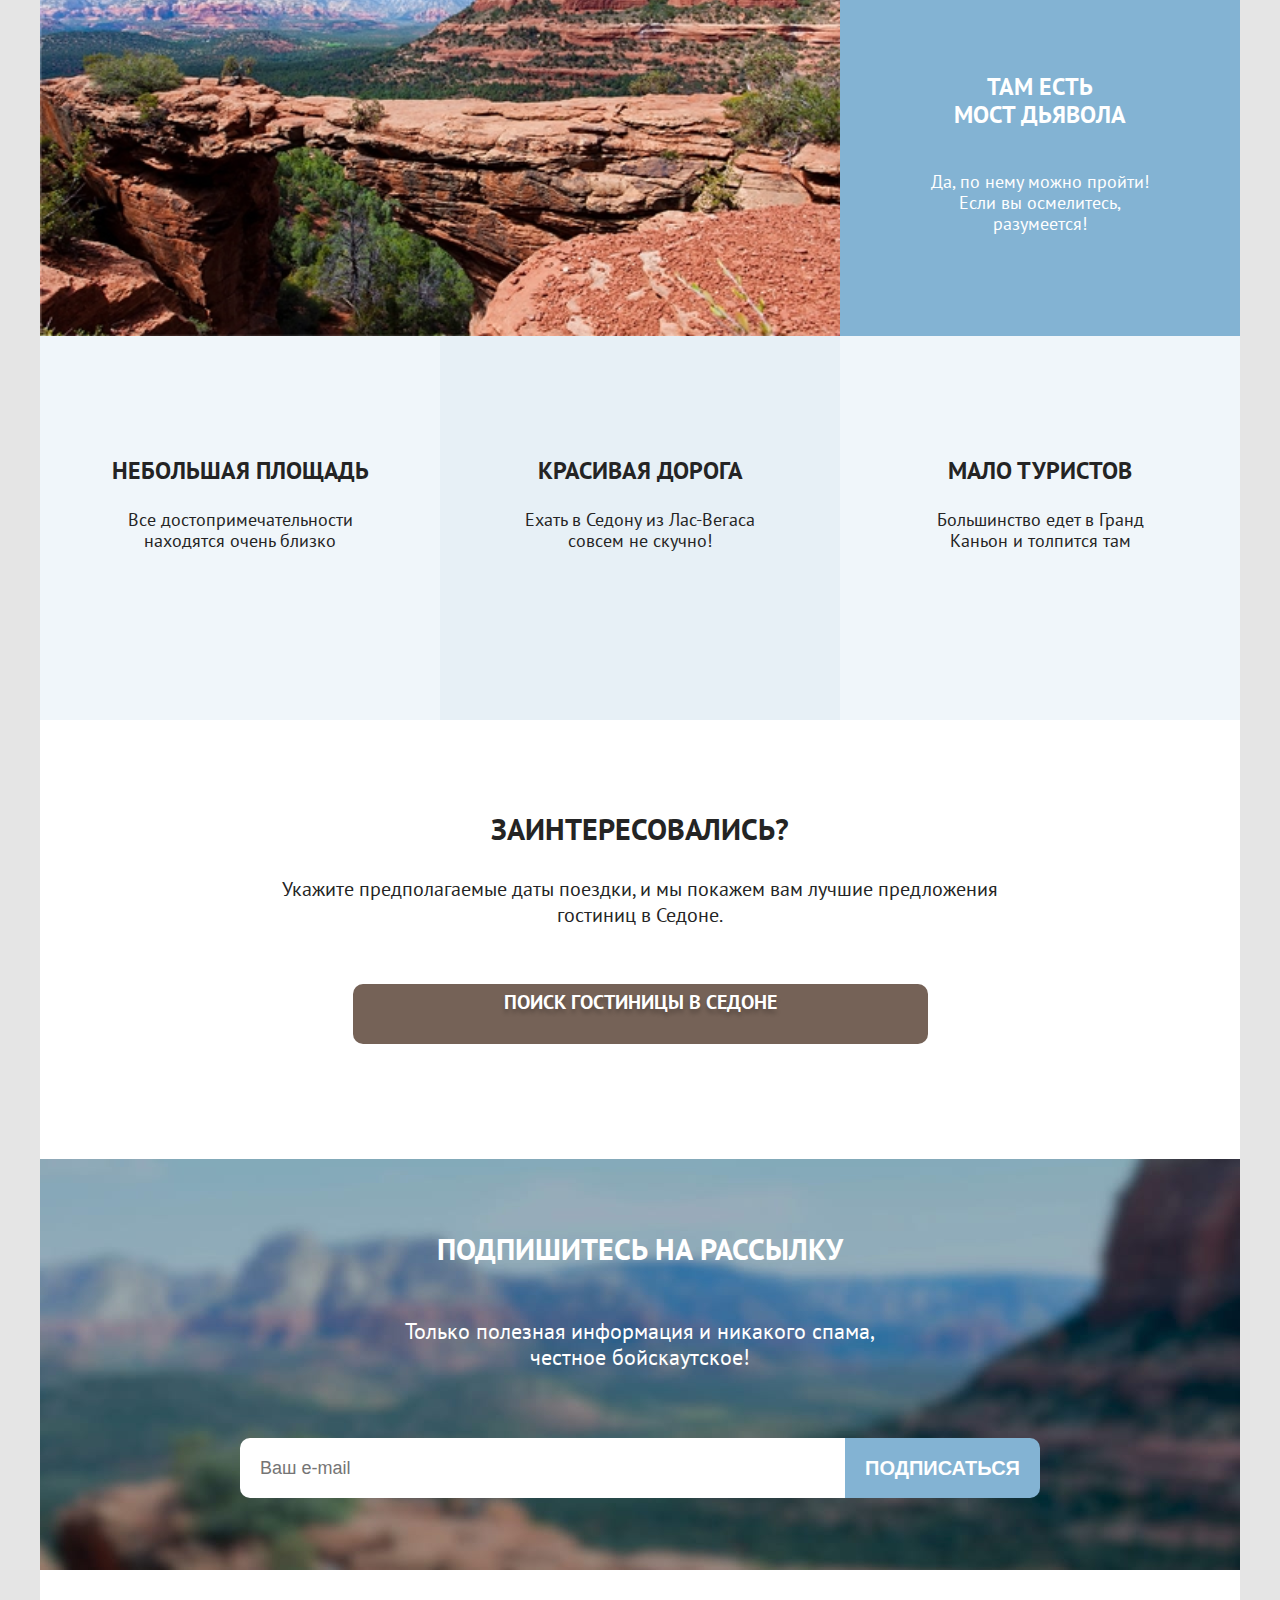
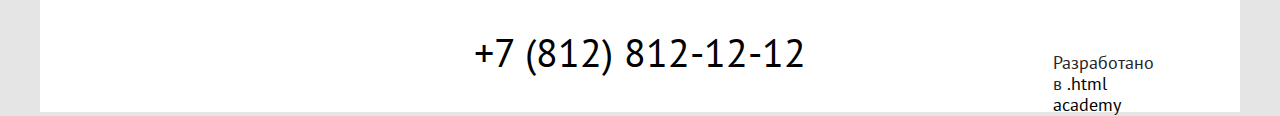
==== commit 41b5b8dc: "Add some fixes" ====
--- a/index.html
+++ b/index.html
@@ -4,21 +4,22 @@
 <head>
   <meta charset="utf-8">
   <title>HTML Academy: Седона</title>
-  <link rel="stylesheet" href="styles/styles.css"/>
+  <link rel="stylesheet" href="styles/style.min.css" />
 </head>
 
 <body>
+  <!-- Шапка -->
   <header class="page-header">
     <nav class="navigation">
-      <a class="navigation-logo" href="index.html">
-        <img class="page-header-logo" src="images/logo-sedona-desktop.svg" width="139" height="70" alt="Логотип «City of Sedona».">
+      <a class="navigation-logo" href="index.html" aria-current="page">
+        <img class="page-header-logo" src="images/logo-sedona.svg" width="139" height="70" alt="Логотип «City of Sedona».">
       </a>
       <ul class="navigation-list">
         <li class="navigation-item">
-          <a class="navigation-link" href="index.html">Главная</a>
+          <a class="navigation-link" href="index.html" aria-current="page">Главная</a>
         </li>
         <li class="navigation-item">
-          <a class="navigation-link" href="#">О Седоне</a>
+          <a class="navigation-link" href="about.html">О Седоне</a>
         </li>
         <li class="navigation-item">
           <a class="navigation-link" href="catalog.html">Гостиницы</a>
@@ -37,108 +38,139 @@
           </span>
         </li>
         <li class="navigation-item">
-          <a class="navigation-link" href="index.html">Хочу сюда!</a>
+          <a class="entrance-button" href="index.html">Хочу сюда!</a>
         </li>
       </ul>
     </nav>
   </header>
-  <main class="main-index">
-    <h1 class="visually-hidden">Добро пожаловать в Седону</h1>
-    <img class="main-index-logo" src="images/Welcome.png" width="458" height="352" alt="Welcome to the gorgeous Sedona. Because the Grand Canyon sucks!».">
-    <section class="sedona">
-      <h2 class="sedona-title">Седона &#8211; небольшой городок в аризоне, заслуживающий большего!</h2>
-      <p>Рассмотрим 5 причин, по которым Седона круче, чем Гранд Каньон!</p>
-    </section>
-    <section class="advantages">
-      <ul class="advantages-list">
-        <li class="advantages-item advantages-item_City">
-          <div class="advantage-blue">
-            <h3 class="advantages-title">Настоящий городок</h3>
-            <p class="advantage-description">Седона - не аттракцион для туристов, там течет своя жизнь.</p>
-            <img class="logo" src="images/photo-city.jpg" width="800" height="384" alt="Город">
-          </div>
-          <ul class="feature-list">
-            <li class="feature-item house">
-              <h4 class="feature-title">Жильё</h4>
-              <p>Рекомендуем пожить в настоящем мотеле, все как в кино</p>
+
+  <main class="main-container main-index">
+    <div class="page-container">
+      <!--Главный заголовок -->
+      <h1 class="visually-hidden">Добро пожаловать в Седону</h1>
+
+      <!-- Лого -->
+      <img class="main-index-logo" src="images/welcome.svg" width="458" height="352" alt="Welcome to the gorgeous Sedona. Because the Grand Canyon sucks!».">
+      <section class="sedona">
+        <h2 class="sedona-title">Седона — небольшой городок в аризоне, <br> заслуживающий большего!</h2>
+        <p class="sedona-reason">Рассмотрим 5 причин, по которым Седона круче, чем Гранд Каньон!</p>
+      </section>
+
+      <!-- Преимущества -->
+      <section class="advantages">
+        <ul class="advantages-list">
+          <li class="advantages-item advantages-item_city">
+            <div class="index-columns">
+              <div class="advantage-blue advantage-blue-city">
+                <h3 class="advantages-title">Настоящий городок</h3>
+                <p class="advantage-description">Седона — не аттракцион для туристов, <br> там течет <br> своя жизнь.</p>
+              </div>
+              <div class="advantage__image">
+                <picture>
+                  <img class="logo" src="images/photo-city.jpg" width="800" height="384" alt="Город">
+                </picture>
+              </div>
+            </div>
+            <div class="index-columns">
+              <ul class="feature-list">
+                <li class="feature-item item-house">
+                  <h4 class="feature-title">Жильё</h4>
+                  <p class="feature-reason">Рекомендуем пожить <br> в настоящем мотеле, <br> все как в кино</p>
+                </li>
+                <li class="feature-item item-food">
+                  <h4 class="feature-title">Еда</h4>
+                  <p class="feature-reason">Всегда заказывайте <br> топовый фирменный бургер, <br> вы не разочаруетесь!</p>
+                </li>
+                <li class="feature-item item-gift">
+                  <h4 class="feature-title">сувениры</h4>
+                  <p class="feature-reason">Не только китайского, <br>, но и местного <br> производства!</p>
+                </li>
+              </ul>
+            </div>
+          </li>
+          <li class="advantages-item advantages-item-bridge">
+            <div class="index-columns">
+              <div class="advantage__image">
+                <picture>
+                  <img class="logo" src="images/photo-bridge.jpg" width="800" height="384" alt="Мост дьявола.">
+                </picture>
+              </div>
+              <div class="advantage-blue advantage-blue-bridge">
+                <h3 class="advantages-title">Там есть <br> мост дьявола</h3>
+                <p class="advantage-description">Да, по нему можно пройти! <br> Если вы осмелитесь, <br> разумеется!</p>
+              </div>
+            </div>
+          </li>
+        </ul>
+        <div class="index-columns">
+          <ul class="advantages-list advantages-more">
+            <li class="advantages-item item-size">
+              <h3 class="advantages-title">Небольшая площадь</h3>
+              <p>Все достопримечательности <br> находятся очень близко</p>
             </li>
-            <li class="feature-item food">
-              <h4 class="feature-title">Еда</h4>
-              <p>Всегда заказывайте фирменный бургер, вы не разочаруетесь!</p>
+            <li class="advantages-item item-road">
+              <h3 class="advantages-title">Красивая дорога</h3>
+              <p>Ехать в Седону из Лас-Вегаса <br> совсем не скучно!</p>
             </li>
-            <li class="feature-item gift">
-              <h4 class="feature-title">Сувениры</h4>
-              <p>Не только китайского, но и местного производства!</p>
+            <li class="advantages-item item-tourists">
+              <h3 class="advantages-title">Мало туристов</h3>
+              <p>Большинство едет в Гранд <br> Каньон и толпится там</p>
             </li>
           </ul>
-        </li>
-        <li class="advantages-item">
-          <div class="advantage-blue">
-            <h3 class="advantages-title">Там есть <br> мост дьявола</h3>
-            <p class="advantage-description">Да, по нему можно пройти! Если конечно вы осмелитесь.</p>
-            <img class="logo" src="images/photo-bridge.jpg" width="800" height="384" alt="Мост дьявола.">
-          </div>
-        </li>
-      </ul>
-      <ul class="advantages-list">
-        <li class="advantages-item">
-          <h3 class="advantages-title">Небольшая площадь</h3>
-          <p>Все достопримечательности находятся очень близко</p>
-        </li>
-        <li class="advantages-item">
-          <h3 class="advantages-title">Красивая дорога</h3>
-          <p>Ехать в Седону из Лас-Вегаса совсем не скучно!</p>
-        </li>
-        <li class="advantages-item">
-          <h3 class="advantages-title">Мало туристов</h3>
-          <p>Большинство едет в Гранд Каньон и толпится там</p>
-        </li>
-      </ul>
-    </section>
-    <section class="booking">
-      <h2 class="visually-hidden">Поиск гостиницы</h2>
-      <b class="booking__question">Заинтересовались?</b>
-      <p class="booking__text">Укажите предполагаемые даты поездки, и мы покажем вам лучшие предложения гостиниц в Седоне.</p>
-      <a class="button booking__button" href="catalog.html">Поиск гостиницы в Седоне</a>
-    </section>
-    <section class="newsletter">
-      <h2 class="newsletter-title">Подпишитесь на рассылку</h2>
-      <p class="newsletter__text">Только полезная информация и никакого спама, честное бойскаутское!</p>
-      <form class="newsletter-form" action="https://echo.htmlacademy.ru/" method="post">
+        </div>
+      </section>
 
-        <label for="newsletter-email">Email</label>
-        <input class="field" placeholder="Ваш e-mail" type="email" name="newsletter-email" id="newsletter-email" required>
+      <!-- Поиск гостиницы -->
+      <section class="booking">
+        <h2 class="visually-hidden">Поиск гостиницы</h2>
+        <b class="booking__question">Заинтересовались?</b>
+        <p class="booking__text">Укажите предполагаемые даты поездки, и мы покажем вам лучшие предложения гостиниц в Седоне.</p>
+        <a class="button booking__button" href="catalog.html">Поиск гостиницы в Седоне</a>
+      </section>
 
-        <button class="button newsletter-button" type="submit">
-          <span class="visually-hidden">Подписаться</span>
-        </button>
-      </form>
-    </section>
+      <!-- Рассылка -->
+      <section class="newsletter">
+        <h2 class="newsletter-title">Подпишитесь на рассылку</h2>
+        <p class="newsletter__text">Только полезная информация и никакого спама, <br> честное бойскаутское!</p>
+        <form class="newsletter-form" action="https://echo.htmlacademy.ru/" method="post">
+
+          <label class="visually-hidden" for="newsletter-email">Email</label>
+          <input class="field" placeholder="Ваш e-mail" type="email" name="newsletter-email" id="newsletter-email" required>
+
+          <button class="button newsletter-button" type="submit">
+            <span class="button-text">Подписаться</span>
+          </button>
+        </form>
+      </section>
+    </div>
   </main>
 
+  <!-- Подвал -->
   <footer class="page-footer">
-    <div class="page-footer__social">
-      <ul class="social-links">
-        <li class="social-links__item">
-          <a href="https://twitter.com/htmlacademy_ru" class="social-links__link">
-            <span class="visually-hidden">Twitter</span>
-          </a>
-        </li>
-        <li class="social-links__item">
-          <a href="https://www.facebook.com/htmlacademy" class="social-links__link">
-            <span class="visually-hidden">Facebook</span>
-          </a>
-        </li>
-        <li class="social-links__item">
-          <a href="https://www.youtube.com/c/HTMLAcademyRUS" class="social-links__link">
-            <span class="visually-hidden">Youtube</span>
-          </a>
-        </li>
-      </ul>
-    </div>
-    <a class="contacts-phone" href="tel:88128121212">+7 (812) 812-12-12</a>
-    <div class="copyright page-footer__copyright">
-      <p class="about-text">Разработано в <a class="htmlacademy-link" href="https://htmlacademy.ru/">.html academy</a></p>
+    <div class="page-footer-container">
+      <div class="page-footer__social">
+        <ul class="social-links">
+          <li class="social-links__item">
+            <a href="https://twitter.com/htmlacademy_ru" class="social-links__link">
+              <span class="visually-hidden">Twitter</span>
+            </a>
+          </li>
+          <li class="social-links__item">
+            <a href="https://www.facebook.com/htmlacademy" class="social-links__link">
+              <span class="visually-hidden">Facebook</span>
+            </a>
+          </li>
+          <li class="social-links__item">
+            <a href="https://www.youtube.com/c/HTMLAcademyRUS" class="social-links__link">
+              <span class="visually-hidden">Youtube</span>
+            </a>
+          </li>
+        </ul>
+      </div>
+      <a class="contacts-phone" href="tel:88128121212">+7 (812) 812-12-12</a>
+      <div class="copyright page-footer__copyright">
+        <p class="about-text">Разработано в <a class="htmlacademy-link" href="https://htmlacademy.ru/">.html academy</a></p>
+      </div>
     </div>
   </footer>
 </body>
--- a/styles/style.min.css
+++ b/styles/style.min.css
@@ -0,0 +1 @@
+@font-face{font-family:"PT Sans";font-style:normal;font-weight:400;src:url(../fonts/ptsans-400.woff2)format("woff2");font-display:swap}@font-face{font-family:"PT Sans";font-style:normal;font-weight:700;src:url(../fonts/ptsans-700.woff2)format("woff2");font-display:swap}html{height:100%;background-color:#e5e5e5}body{min-height:100%;max-width:1200px;margin:0 auto;display:flex;flex-direction:column;font-family:"PT Sans",sans-serif;font-size:18px;line-height:21px;color:#242424;background-color:#fff}.visually-hidden{position:absolute;width:1px;height:1px;margin:-1px;padding:0;border:0;clip:rect(0 0 0 0);overflow:hidden}.page-footer a,body a{color:#000;text-decoration:none}.page-header{color:#000;background:#fff}.navigation{display:flex;width:1060px;margin:0 auto}.navigation-list{display:flex;flex-wrap:wrap;width:480px;margin:0;padding:0;list-style-type:none}.navigation-logo{padding:0;max-width:139px;margin:0 30px 0 0}.navigation-user{display:flex;flex-wrap:wrap;width:340px;align-items:center}.navigation-user .navigation-link{min-width:18px;min-height:18px}.navigation-link{display:block;padding:20px 34px 20px 17px;font-size:20px;line-height:26px;text-align:center;font-weight:700;color:#000;background:#fff}.entrance-button{font-size:16px;line-height:20px;font-weight:700;text-align:center;color:#fff;background-color:#756257;text-transform:uppercase;border-radius:4px;width:160px;height:37px;padding:9px 15px;margin-top:14px;margin-bottom:14px;margin-left:20px;cursor:pointer}.main-container{flex-grow:1}.main-index{background-image:url(../images/index-background.jpg);background-size:1200px 485px;background-repeat:no-repeat;color:#242424;background-color:#fff;text-align:center}.page-container{width:1200px;margin:0 auto}.main-index-logo{display:block;margin:51px auto 25px}.sedona{width:1200px;height:282px;text-align:center}.sedona-title{padding-top:63px;text-transform:uppercase;font-size:30px;line-height:36px}.sedona-reason{height:36px;margin-top:31px}.index-columns{display:inline-flex;color:#242424}.advantages-list{margin:0;padding:0}.advantages-item_city{margin:0;padding:0;width:1200px;text-align:center;color:#242424}.advantage-blue,.advantages-item-bridge{display:flex;margin:0;padding:0;color:#242424}.advantages-item-bridge{width:1200px;text-align:center}.advantage-blue{flex-direction:column;width:400px}.advantage-blue-bridge,.advantage-blue-city{background-color:#83b3d3;color:#fff;width:400px;margin:0 auto;height:384px}.advantage__image{max-width:800px;height:384px}.advantages-title{width:400px;font-size:24px;line-height:28px;text-align:center;text-transform:uppercase;padding-top:97px}.advantages-item{list-style-type:none}.advantage-description{font-size:18px;line-height:21px;font-weight:400}.feature-list{display:flex;margin:0;padding:0;justify-content:space-around;width:1200px;height:384px}.feature-title{text-align:center;font-size:24px;width:250px;line-height:28px;text-transform:uppercase;margin:184px 75px 20px}.feature-item{list-style-type:none}.item-gift,.item-house{background-color:#f0f6fa}.feature-reason{text-align:center;font-size:18px;line-height:21px}.advantages-more{display:flex;margin:0;padding:0;justify-content:space-between;width:1200px;height:384px}.item-size{background-color:#f0f6fa}.item-road{background-color:#e7f0f6}.item-tourists{background-color:#f0f6fa}.booking{display:flex;flex-direction:column;margin:0;padding:0;width:1200px;height:417px;text-align:center;background-color:#fff}.booking__question{font-size:30px;line-height:36px;font-weight:700;text-transform:uppercase;text-align:center;margin-top:91px}.booking__text{width:720px;height:52px;font-size:20px;line-height:26px;font-weight:400;margin:29px 240px 56px}.booking__button{width:575px;height:60px;font-size:20px;line-height:36px;font-weight:700;text-align:center;text-shadow:0 4px 4px #00000040;color:#fff;background-color:#756257;text-transform:uppercase;border-radius:10px;margin:0 auto 93px;cursor:pointer}.newsletter{display:flex;flex-direction:column;margin:0;padding:0;font-weight:400;text-align:center;background-image:url(../images/newsletter-background.jpg);background-size:1200px 411px;background-position:center;background-repeat:no-repeat;color:#fff}.inner-newsletter-title,.newsletter-title{text-transform:uppercase;font-weight:700;font-size:30px;line-height:36px}.newsletter-title{width:720px;height:36px;margin:94px 240px 29px}.inner-newsletter-title{margin:73px 240px 46px}.newsletter__text{font-size:22px;line-height:26px;padding-right:240px;padding-left:240px;padding-bottom:46px}.newsletter-form{display:flex;width:800px;height:60px;margin-bottom:94px;margin-left:200px}.field,.inner-field{margin:0;width:600px;font-size:18px;line-height:26px;padding:0 0 0 20px;border-radius:10px 0 0 10px;border:0}.inner-field{background:#f2f2f2}.inner-newsletter{background-image:none;color:#000;background-color:#fff}.newsletter-button{padding:0;margin:0;width:200px;height:60px;font-size:20px;font-weight:700;color:#fff;background-color:#83b3d3;border-radius:0 10px 10px 0;border:0;cursor:pointer}.contacts-phone,.newsletter-button,.newsletter-button-inner{text-transform:uppercase;text-decoration:none;text-align:center}.newsletter-button-inner{padding:0;margin:0;width:200px;height:60px;font-size:20px;line-height:26px;font-weight:700;color:#fff;background-color:#83b3d3;border-radius:0 10px 10px 0;border:0;cursor:pointer}.contacts-phone{font-size:40px;font-weight:400;line-height:40px;color:#000;width:720px;height:50px;margin:40px 53px 30px 61px}.page-footer{background-color:#fff;display:flex}.page-footer-container{display:flex;width:1200px;margin:0 auto}.page-footer__social{margin-right:auto;max-width:130px}.social-links{padding:0;width:107px;height:18px;display:flex;flex-wrap:wrap;max-width:130px;margin:49px auto 53px 0}.social-links__item{list-style-type:none;height:18px}.social-links-twitter{width:18px;height:15px;margin-right:29px}.social-links-facebook{width:10px;height:18px;margin-right:30px}.social-links-youtube{width:20px;height:16px}.page-footer__copyright{width:115px;height:34px;margin:42px 72px 44px 0}.breadcrumbs{display:flex;margin:0;padding:0;list-style-type:none;font-size:16px;font-weight:400;line-height:21px}.breadcrumbs-item-index{width:12px;height:12px;margin:5px 26px 45px 73px;align-self:center}.breadcrumbs-item-hotels{width:73px;height:21px;margin-top:8px;margin-bottom:45px}.breadcrumbs-link,.clear__button{color:#fff;text-decoration:none}.breadcrumbs-icon::before{content:"";display:block;align-self:flex-start;background:url(../images/icons/icon-1.svg);width:12px;height:12px}.container{font-size:18px;font-weight:400;line-height:24px;width:299px}.inner-header-title{width:528px;height:68px;font-size:60px;font-weight:700;line-height:78px;color:#fff;margin:35px 0 5px 71px}.columns-catalog{margin:0;padding:0;background-image:url(../images/catalog-background.jpg);background-size:1200px 408px;background-repeat:no-repeat;color:#fff;display:flex;flex-direction:column}.hotel-filter{justify-content:space-around}.hotel-filter-type{font-size:20px;font-weight:700;line-height:26px}.control-input{width:20px;height:20px}.fields{display:block;margin:.35em 2px 83px;border:0}.right-wrapper{display:flex}.hotel-filter-form{display:flex;justify-content:space-around}.sort-line{display:flex;width:1057px;height:48px;margin-left:71px}.sorting-sum{font-size:30px;line-height:39px;font-weight:700;margin-right:191px;text-transform:uppercase}.select-control{width:287px;height:48px;margin-right:81px;font-size:18px;line-height:23px;font-weight:400;border:2px solid #e6e6e6}.button-light{width:48px;height:48px;margin-bottom:53px;margin-right:8px}.button-light:nth-child(3n){margin-right:0}.index-columns-hotels{color:#242424;background-color:#fff;background-image:none;width:1058px;height:1040px;margin:0 auto}.catalog-list-results{display:grid;grid-template-columns:339px 339px 339px;list-style-type:none;padding:0;gap:10px;margin:0 0 34px}.catalog-item{display:flex;list-style-type:none;width:339px;flex-direction:column}.hotel-card-image{margin:20px 20px 16px}.hotel-title{padding:0;width:208px;height:31px;margin-top:16px;margin-right:111px;margin-left:20px;text-align:left}.hotel-control{margin-top:16px;margin-bottom:16px}.item-rating{width:299px;height:37px;display:flex;flex-direction:row-reverse;justify-content:space-between;align-items:center}.load-more{margin:0;padding:0;width:1056px;height:120px;text-align:center}.pagination-container{display:flex;width:1056px;height:55px;margin:30px 72px 63px}.pagination{display:flex;margin:0;padding:0;list-style-type:none;height:55px}.pagination-item:not(:last-child){margin-right:8px}.pagination-item{width:55px;height:55px;background:#83b3d3;border-radius:4px}.pagination-link{display:block;box-sizing:border-box;padding:14px 20px;font-size:20px;line-height:26px;font-weight:700;color:#fff;text-decoration:none}.pagination-current{color:#242424;background-color:#f2f2f2}.search-results{display:flex;width:386px;height:48px;margin-left:auto}.hotels-per-page_title{padding:0;font-size:18px;line-height:23px;font-weight:400;margin:16px 51px 0 0}.hotels-per-page{width:160px;height:48px;font-size:18px;line-height:23px;padding-left:17px;margin-top:3px;margin-bottom:4px;border:2px solid #e6e6e6}.dark-button,.green-button,.light-button{font-size:16px;line-height:37px;font-weight:700;color:#fff;cursor:pointer}.dark-button{width:133px;text-align:center;background-color:#756257;text-transform:uppercase;border-radius:4px;padding:9px 24px;margin-right:25px;margin-left:20px}.green-button,.light-button{padding:9px 21px}.light-button{text-align:center;background-color:#83b3d3;text-transform:uppercase;border-radius:4px}.green-button{background-color:#7db54f}.green-button,.item-rating-indicator,.load-more__button{text-align:center;text-transform:uppercase;border-radius:4px}.load-more__button{font-size:20px;line-height:60px;font-weight:700;color:#fff;background-color:#83b3d3;text-decoration:none;padding:17px 237px;cursor:pointer}.item-rating-indicator{font-size:16px;line-height:37px;font-weight:400;color:#242424;background-color:#f2f2f2;padding:9px 30px}